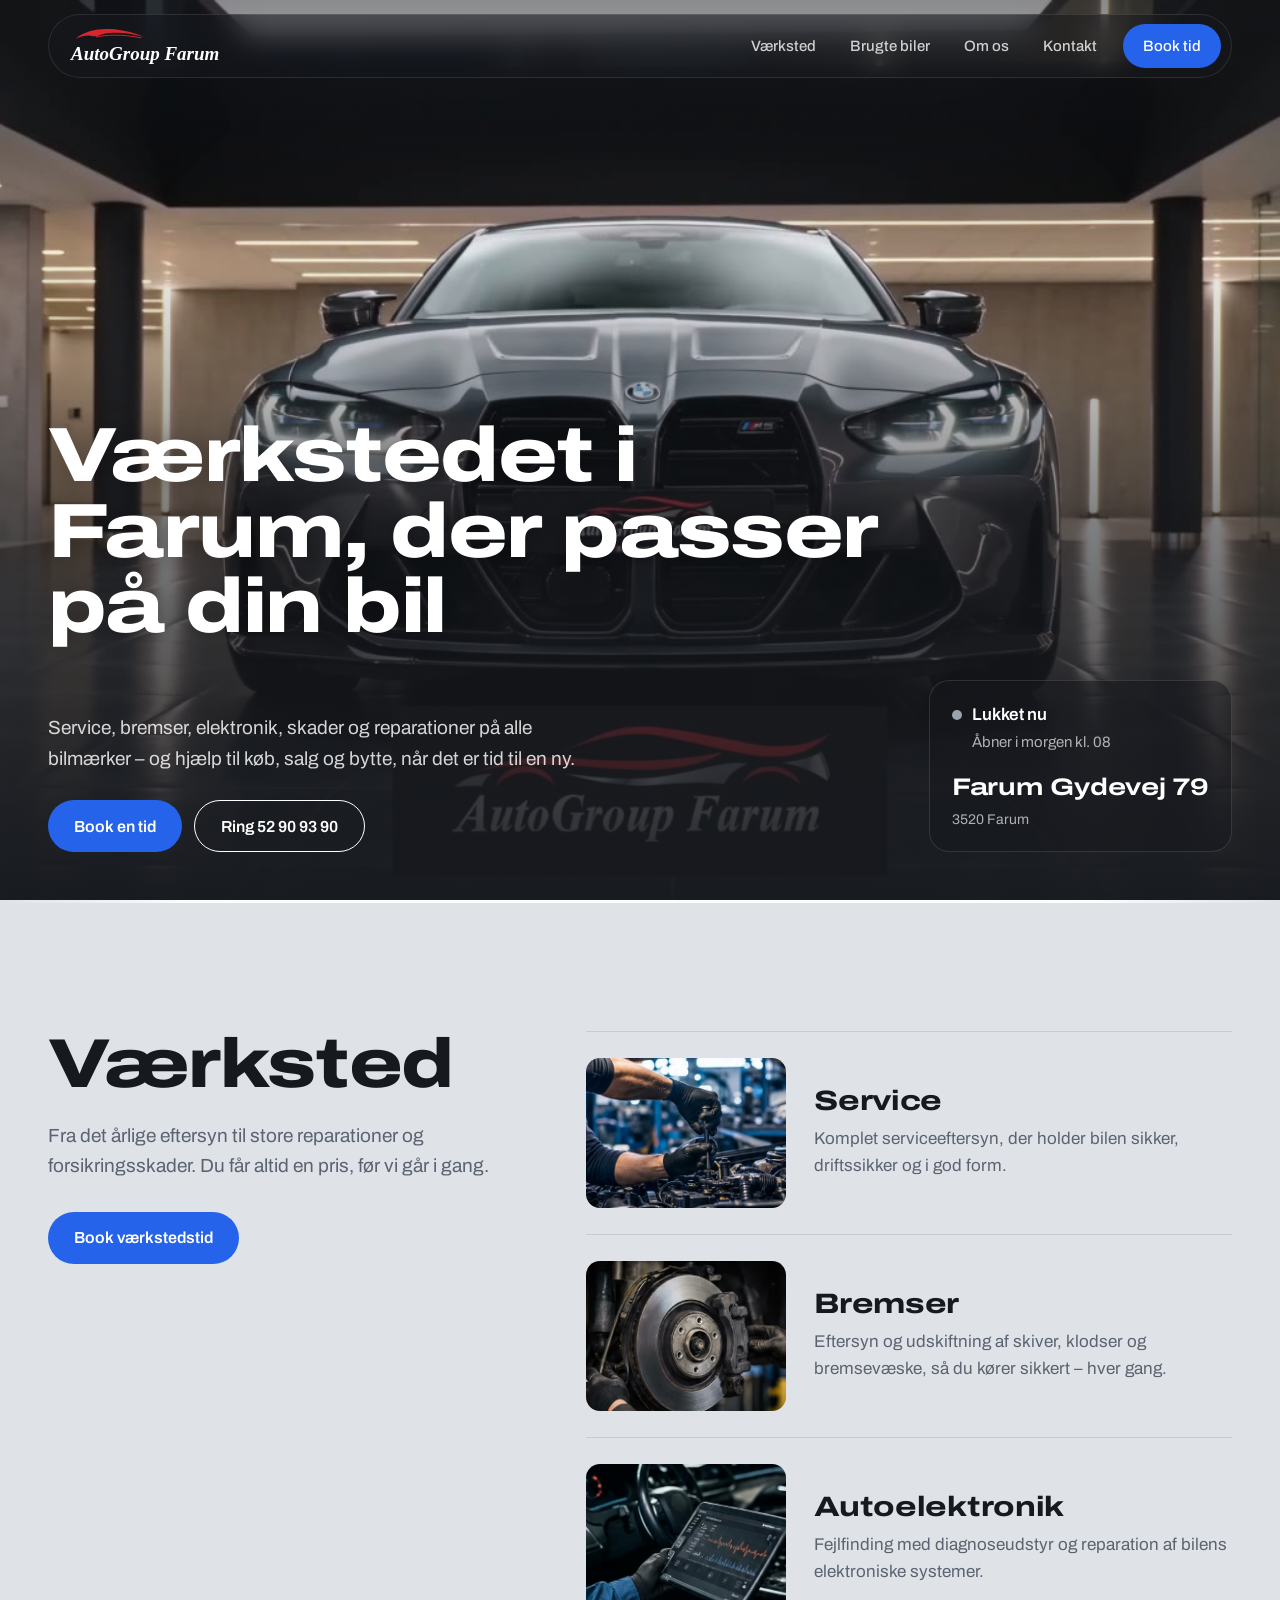
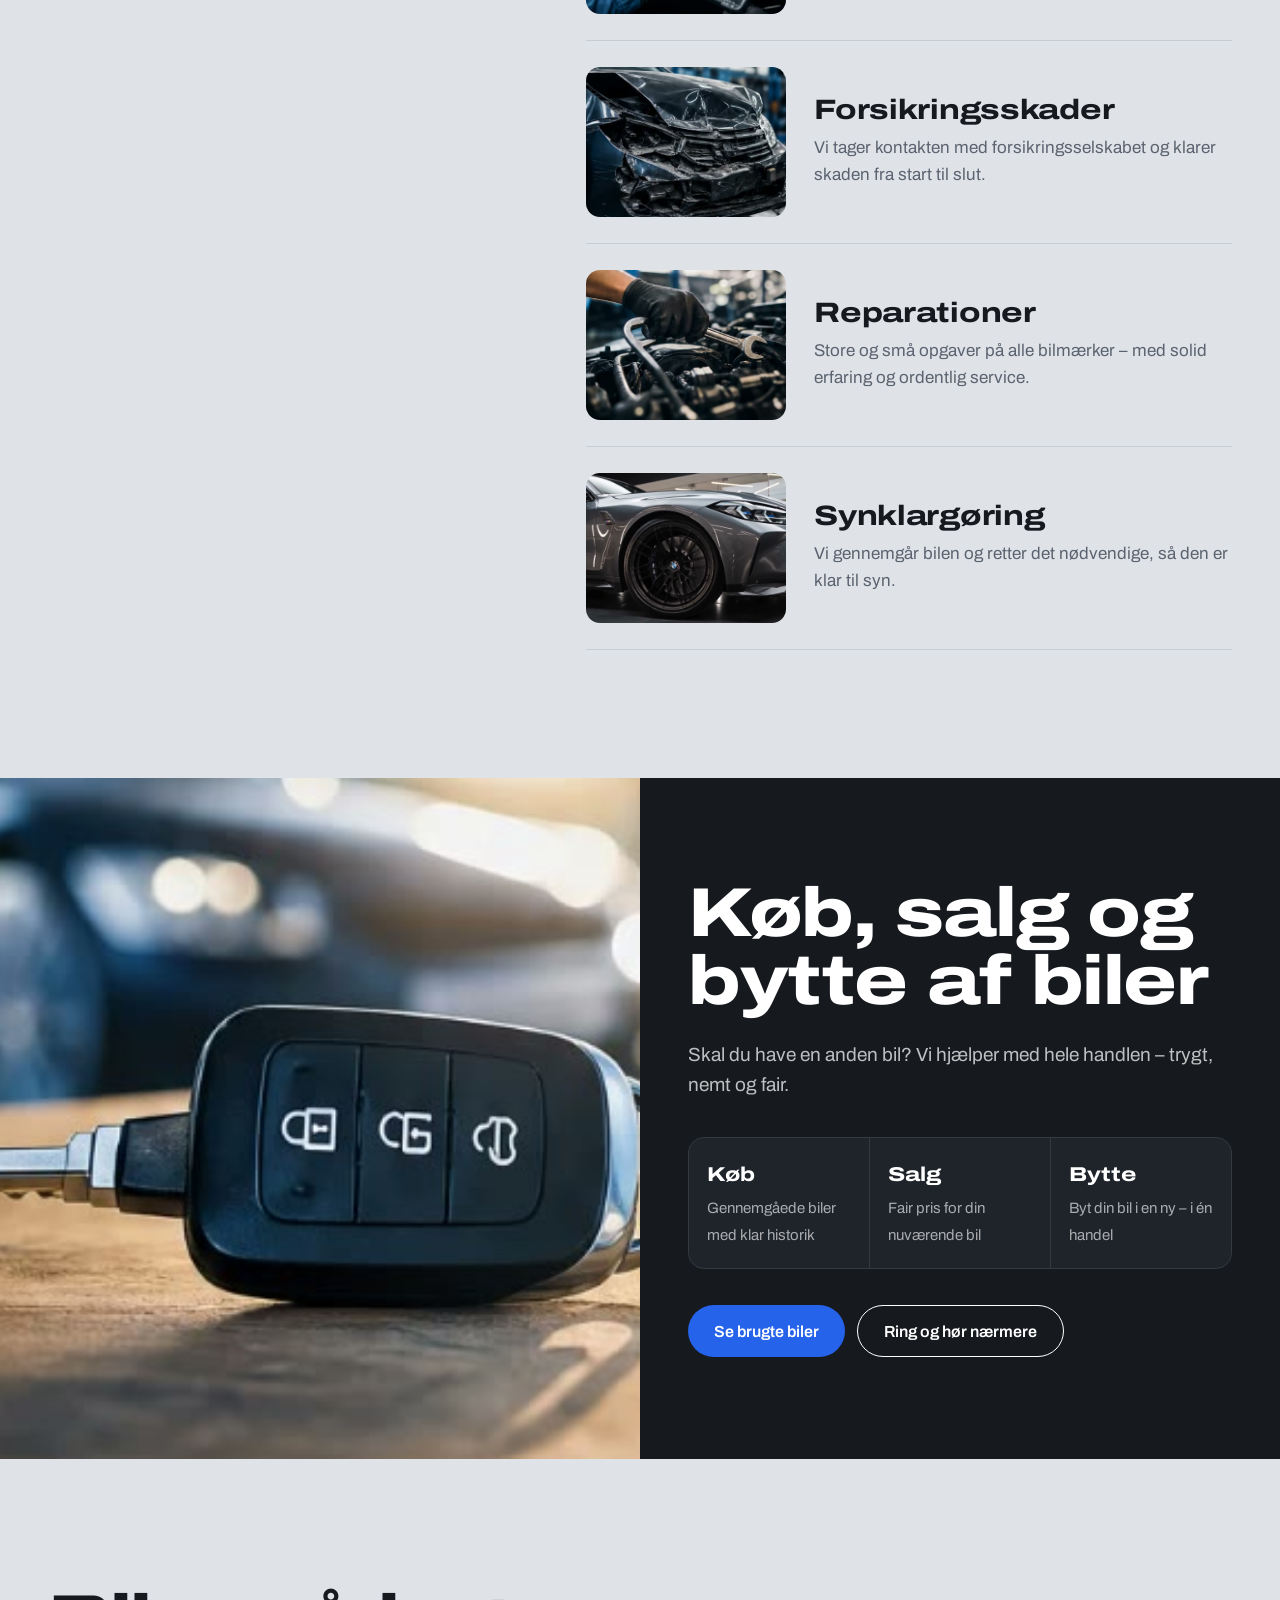
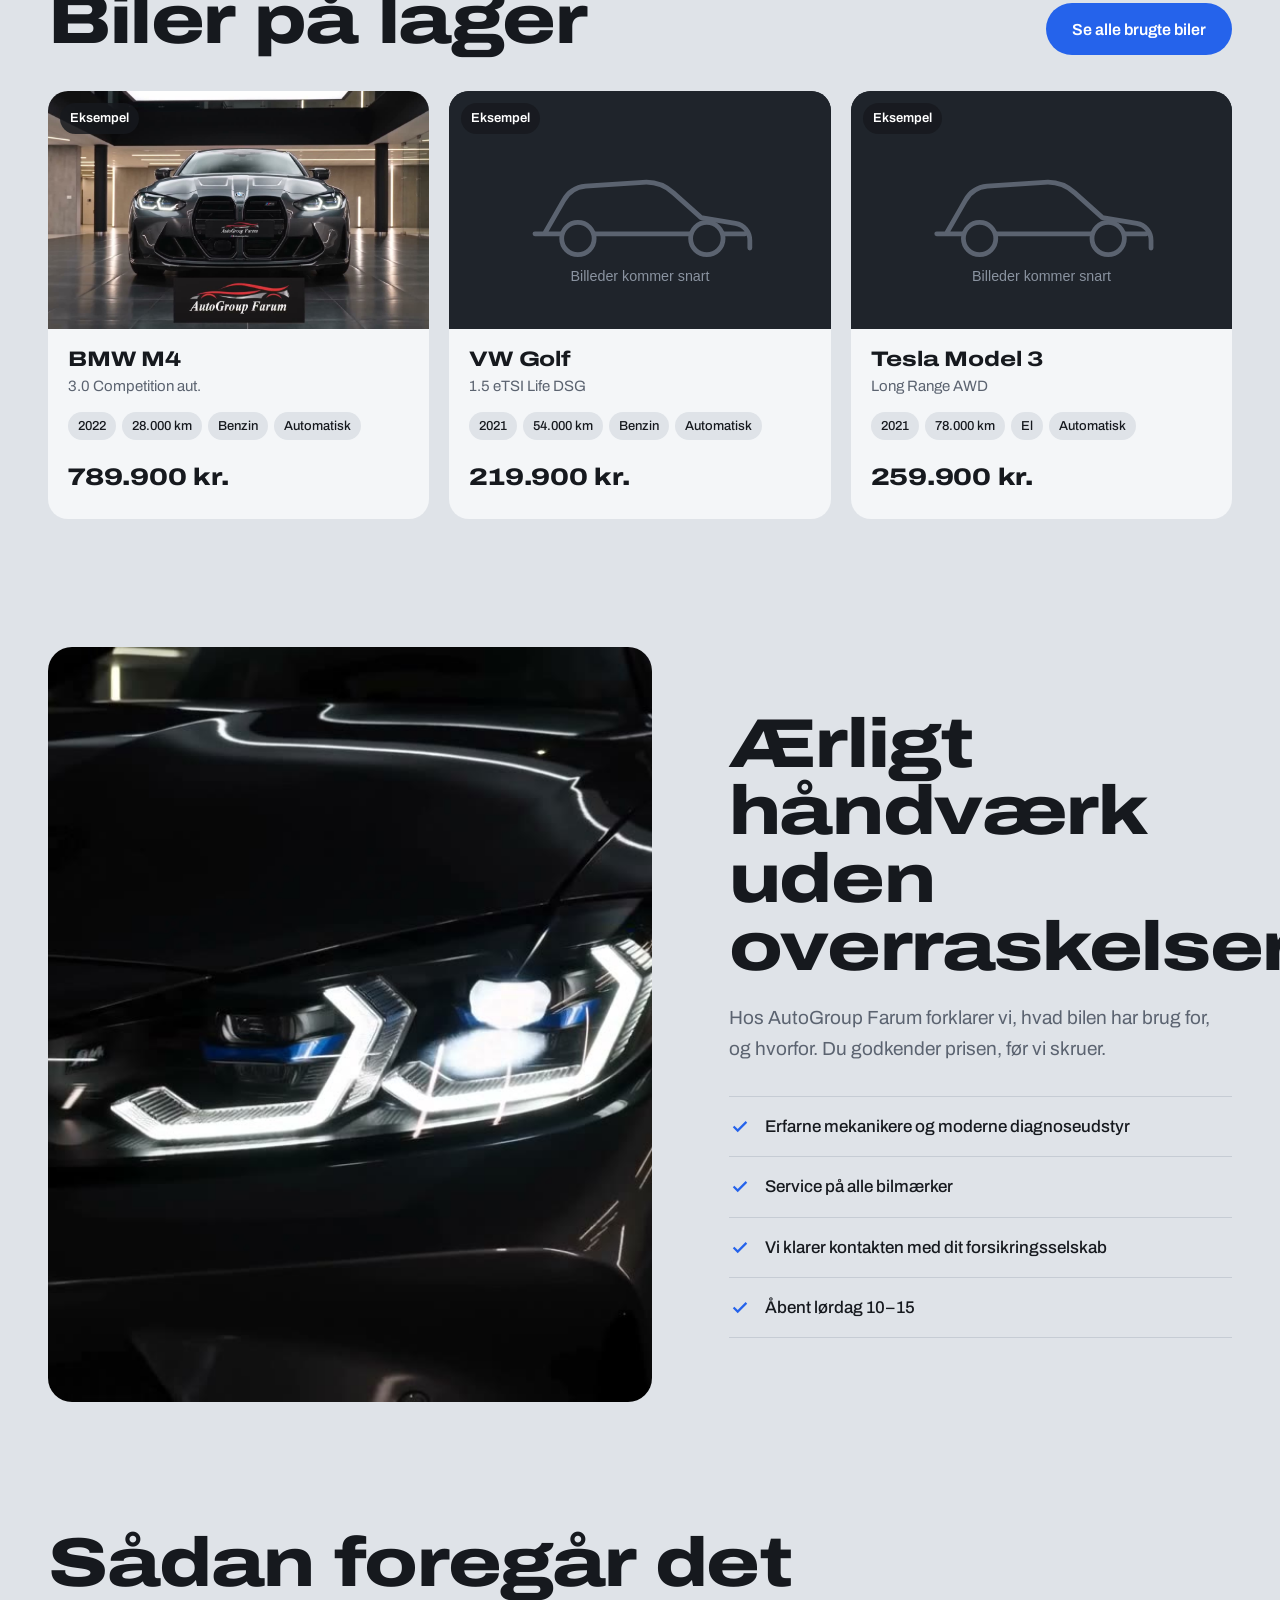
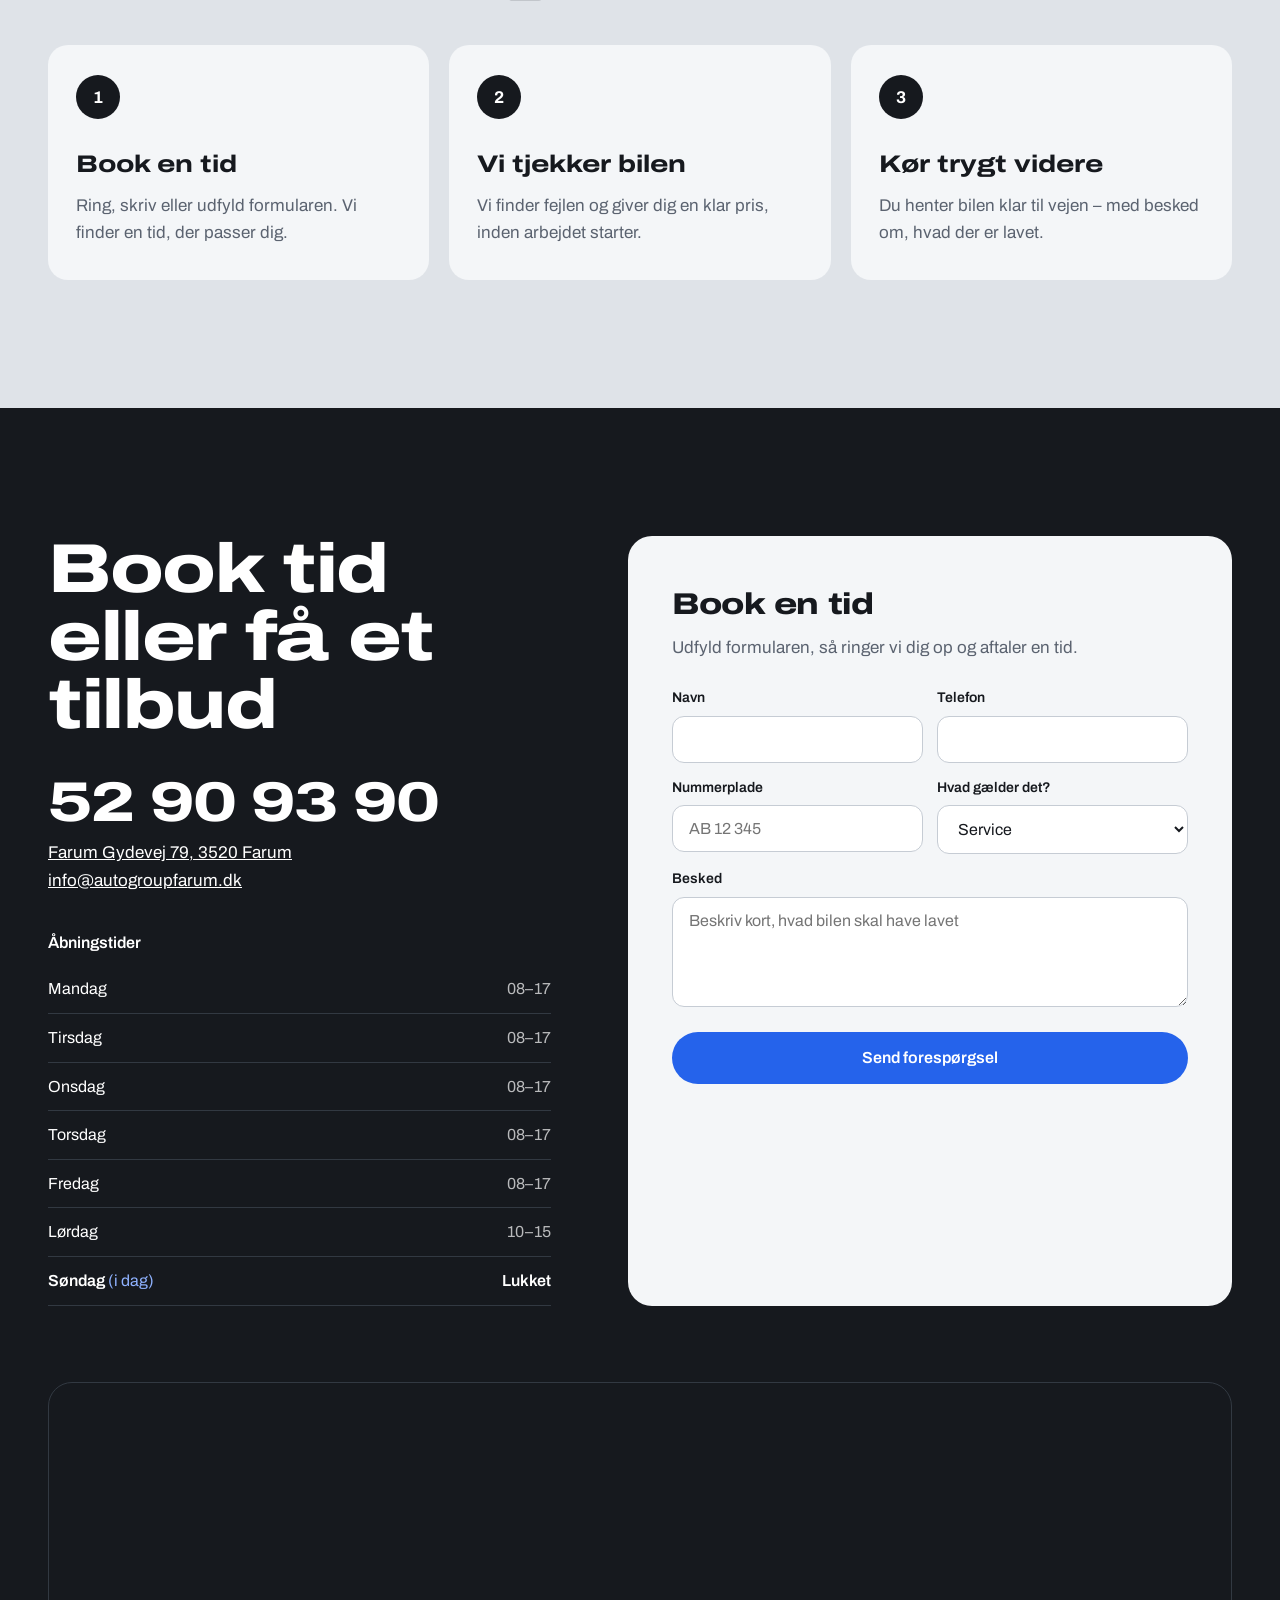
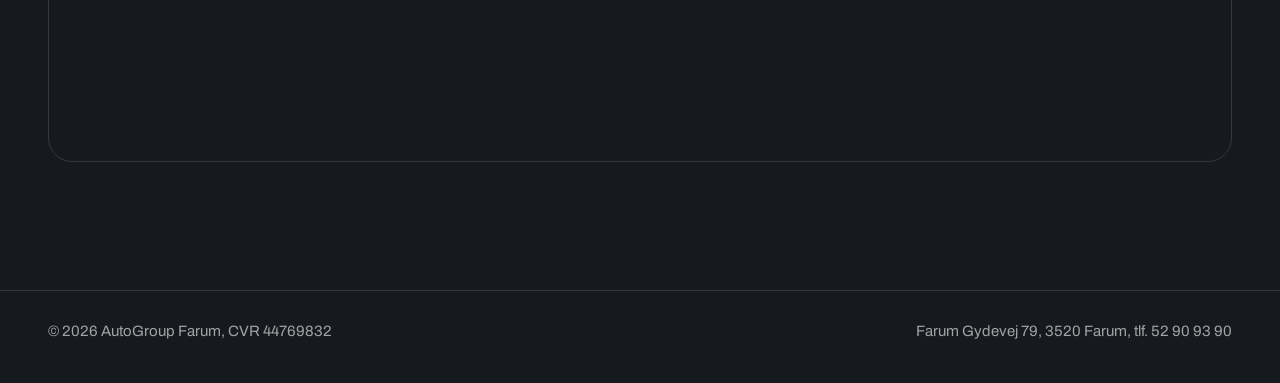
==== index.html @ f0ad009b "Add files via upload" ====
<!doctype html>
<html lang="da">
<head>
<meta charset="utf-8">
<meta name="viewport" content="width=device-width, initial-scale=1">
<title>AutoGroup Farum – autoværksted og bilhandel i Farum</title>
<meta name="description" content="AutoGroup Farum på Farum Gydevej 79. Service, bremser, autoelektronik, forsikringsskader, reparationer, synklargøring samt køb, salg og bytte af biler. Ring 52 90 93 90.">
<meta name="theme-color" content="#16191e">
<link rel="preconnect" href="https://fonts.googleapis.com">
<link rel="preconnect" href="https://fonts.gstatic.com" crossorigin>
<link href="https://fonts.googleapis.com/css2?family=Archivo:wdth,wght@62..125,300..900&display=swap" rel="stylesheet">
<link rel="stylesheet" href="assets/style.css">
</head>
<body>

<header class="nav" id="nav">
  <div class="wrap">
    <div class="nav-bar">
      <a href="#top" class="logo" aria-label="AutoGroup Farum, til toppen">
        <svg viewBox="0 0 92 18" aria-hidden="true"><path d="M2 15 C14 4, 34 1, 52 3 C66 4.5, 78 8, 90 13 C76 9, 62 7, 50 7.5 C40 8, 34 9.5, 30 12 L24 12 C20 10, 12 10.5, 2 15 Z" fill="#d7262e"/><path d="M28 13 C40 10, 62 9, 86 14" stroke="#d7262e" stroke-width="1.2" fill="none"/></svg>
        <span>AutoGroup Farum</span>
      </a>
      <nav class="nav-links" id="links" aria-label="Hovedmenu">
        <a href="#vaerksted">Værksted</a>
        <a href="biler.html">Brugte biler</a>
        <a href="#om">Om os</a>
        <a href="#kontakt">Kontakt</a>
        <a href="#kontakt" class="btn btn-blue">Book tid</a>
      </nav>
      <button class="burger" id="burger" aria-label="Åbn menu" aria-expanded="false" aria-controls="links">
        <svg width="22" height="22" viewBox="0 0 24 24" fill="none" stroke="currentColor" stroke-width="2"><path d="M4 8h16M4 16h16"/></svg>
      </button>
    </div>
  </div>
</header>

<main>
<section class="hero" id="top">
  <video autoplay muted loop playsinline poster="assets/poster.jpg" aria-hidden="true">
    <source src="assets/hero.mp4" type="video/mp4">
  </video>
  <div class="wrap hero-inner">
    <h1 class="display">Værkstedet i Farum, der passer på din bil</h1>
    <div class="hero-foot">
      <div>
        <p>Service, bremser, elektronik, skader og reparationer på alle bilmærker – og hjælp til køb, salg og bytte, når det er tid til en ny.</p>
        <div class="hero-ctas">
          <a href="#kontakt" class="btn btn-blue">Book en tid</a>
          <a href="tel:+4552909390" class="btn btn-line">Ring 52 90 93 90</a>
        </div>
      </div>
      <aside class="status" aria-label="Åbningsstatus">
        <div class="status-now"><span class="dot" id="dot"></span><span id="now">Åbningstider</span></div>
        <div class="status-sub" id="nowSub">Man–fre 08–17 · lør 10–15</div>
        <a href="https://www.google.com/maps/search/?api=1&amp;query=Farum+Gydevej+79,+3520+Farum" target="_blank" rel="noopener">Farum Gydevej 79</a>
        <small>3520 Farum</small>
      </aside>
    </div>
  </div>
</section>
<div class="strip" aria-hidden="true"></div>

<section class="services" id="vaerksted">
  <div class="wrap services-grid">
    <div class="services-intro">
      <h2 class="display">Værksted</h2>
      <p class="lede">Fra det årlige eftersyn til store reparationer og forsikringsskader. Du får altid en pris, før vi går i gang.</p>
      <a href="#kontakt" class="btn btn-blue">Book værkstedstid</a>
    </div>
    <ul class="svc-list">
      <li class="svc">
        <img src="assets/s1.jpg" alt="Mekaniker udfører service på en motor" loading="lazy" width="548" height="312">
        <div><h3>Service</h3><p>Komplet serviceeftersyn, der holder bilen sikker, driftssikker og i god form.</p></div>
      </li>
      <li class="svc">
        <img src="assets/s2.jpg" alt="Bremseskive og bremsekaliber" loading="lazy" width="548" height="310">
        <div><h3>Bremser</h3><p>Eftersyn og udskiftning af skiver, klodser og bremsevæske, så du kører sikkert – hver gang.</p></div>
      </li>
      <li class="svc">
        <img src="assets/s3.jpg" alt="Diagnoseudstyr tilsluttet en bil" loading="lazy" width="548" height="310">
        <div><h3>Autoelektronik</h3><p>Fejlfinding med diagnoseudstyr og reparation af bilens elektroniske systemer.</p></div>
      </li>
      <li class="svc">
        <img src="assets/s4.jpg" alt="Bil med skadet front" loading="lazy" width="548" height="310">
        <div><h3>Forsikringsskader</h3><p>Vi tager kontakten med forsikringsselskabet og klarer skaden fra start til slut.</p></div>
      </li>
      <li class="svc">
        <img src="assets/s5.jpg" alt="Mekaniker med skruenøgle i et motorrum" loading="lazy" width="548" height="310">
        <div><h3>Reparationer</h3><p>Store og små opgaver på alle bilmærker – med solid erfaring og ordentlig service.</p></div>
      </li>
      <li class="svc">
        <img src="assets/wheel.jpg" alt="Grå sportsvogn med sorte fælge" loading="lazy" width="1280" height="720">
        <div><h3>Synklargøring</h3><p>Vi gennemgår bilen og retter det nødvendige, så den er klar til syn.</p></div>
      </li>
    </ul>
  </div>
</section>

<section class="trade" id="bilhandel">
  <div class="trade-grid">
    <div class="trade-img"><img src="assets/s6.jpg" alt="Bilnøgle på et bord foran en bil" loading="lazy"></div>
    <div class="trade-text">
      <h2 class="display">Køb, salg og bytte af biler</h2>
      <p class="lede">Skal du have en anden bil? Vi hjælper med hele handlen – trygt, nemt og fair.</p>
      <div class="trade-opts">
        <div><b>Køb</b><span>Gennemgåede biler med klar historik</span></div>
        <div><b>Salg</b><span>Fair pris for din nuværende bil</span></div>
        <div><b>Bytte</b><span>Byt din bil i en ny – i én handel</span></div>
      </div>
      <div class="trade-ctas">
        <a href="biler.html" class="btn btn-blue">Se brugte biler</a>
        <a href="tel:+4552909390" class="btn btn-line">Ring og hør nærmere</a>
      </div>
    </div>
  </div>
</section>

<section class="stock" aria-labelledby="stock-h">
  <div class="wrap">
    <div class="stock-head">
      <h2 class="display" id="stock-h">Biler på lager</h2>
      <a href="biler.html" class="btn btn-blue">Se alle brugte biler</a>
    </div>
    <ul class="cars" id="stock"></ul>
  </div>
</section>

<section class="about" id="om">
  <div class="wrap about-grid">
    <div class="about-img"><img src="assets/light.jpg" alt="Forlygte på en grå BMW i showroom" loading="lazy"></div>
    <div>
      <h2 class="display">Ærligt håndværk uden overraskelser</h2>
      <p class="lede">Hos AutoGroup Farum forklarer vi, hvad bilen har brug for, og hvorfor. Du godkender prisen, før vi skruer.</p>
      <ul class="checks">
        <li><svg viewBox="0 0 24 24" aria-hidden="true"><path d="M5 12.5l4.5 4.5L19 7.5"/></svg>Erfarne mekanikere og moderne diagnoseudstyr</li>
        <li><svg viewBox="0 0 24 24" aria-hidden="true"><path d="M5 12.5l4.5 4.5L19 7.5"/></svg>Service på alle bilmærker</li>
        <li><svg viewBox="0 0 24 24" aria-hidden="true"><path d="M5 12.5l4.5 4.5L19 7.5"/></svg>Vi klarer kontakten med dit forsikringsselskab</li>
        <li><svg viewBox="0 0 24 24" aria-hidden="true"><path d="M5 12.5l4.5 4.5L19 7.5"/></svg>Åbent lørdag 10–15</li>
      </ul>
    </div>
  </div>
</section>

<section class="steps-sec">
  <div class="wrap">
    <h2 class="display">Sådan foregår det</h2>
    <ol class="steps">
      <li><h3>Book en tid</h3><p>Ring, skriv eller udfyld formularen. Vi finder en tid, der passer dig.</p></li>
      <li><h3>Vi tjekker bilen</h3><p>Vi finder fejlen og giver dig en klar pris, inden arbejdet starter.</p></li>
      <li><h3>Kør trygt videre</h3><p>Du henter bilen klar til vejen – med besked om, hvad der er lavet.</p></li>
    </ol>
  </div>
</section>

<section class="contact" id="kontakt">
  <div class="wrap">
    <div class="contact-grid">
      <div>
        <h2 class="display">Book tid eller få et tilbud</h2>
        <a class="big-phone" href="tel:+4552909390">52 90 93 90</a>
        <p class="contact-meta">
          <a href="https://www.google.com/maps/search/?api=1&amp;query=Farum+Gydevej+79,+3520+Farum" target="_blank" rel="noopener">Farum Gydevej 79, 3520 Farum</a><br>
          <a href="mailto:info@autogroupfarum.dk">info@autogroupfarum.dk</a>
        </p>
        <table class="hours" id="hours">
          <caption>Åbningstider</caption>
          <tr data-days="1"><td>Mandag</td><td>08–17</td></tr>
          <tr data-days="2"><td>Tirsdag</td><td>08–17</td></tr>
          <tr data-days="3"><td>Onsdag</td><td>08–17</td></tr>
          <tr data-days="4"><td>Torsdag</td><td>08–17</td></tr>
          <tr data-days="5"><td>Fredag</td><td>08–17</td></tr>
          <tr data-days="6"><td>Lørdag</td><td>10–15</td></tr>
          <tr data-days="0"><td>Søndag</td><td>Lukket</td></tr>
        </table>
      </div>

      <form class="book" id="book" name="booking" method="POST" data-netlify="true" data-subject="Booking" netlify-honeypot="bot-field">
        <input type="hidden" name="form-name" value="booking">
        <p hidden><label>Udfyld ikke dette felt<input name="bot-field"></label></p>
        <h3>Book en tid</h3>
        <p>Udfyld formularen, så ringer vi dig op og aftaler en tid.</p>
        <div class="row">
          <label>Navn<input name="navn" required autocomplete="name"></label>
          <label>Telefon<input name="telefon" type="tel" required autocomplete="tel"></label>
        </div>
        <div class="row">
          <label>Nummerplade<input name="nummerplade" placeholder="AB 12 345"></label>
          <label>Hvad gælder det?
            <select name="ydelse">
              <option>Service</option>
              <option>Bremser</option>
              <option>Autoelektronik</option>
              <option>Forsikringsskade</option>
              <option>Reparation</option>
              <option>Synklargøring</option>
              <option>Køb / salg / bytte</option>
            </select>
          </label>
        </div>
        <label>Besked<textarea name="besked" placeholder="Beskriv kort, hvad bilen skal have lavet"></textarea></label>
        <button class="btn btn-blue" type="submit" id="send">Send forespørgsel</button>
        <div class="form-ok" id="ok" role="status"></div>
      </form>
    </div>

    <div class="map">
      <iframe title="Kort over AutoGroup Farum, Farum Gydevej 79" src="https://www.google.com/maps?q=Farum+Gydevej+79,+3520+Farum&amp;output=embed" loading="lazy" referrerpolicy="no-referrer-when-downgrade"></iframe>
    </div>
  </div>
</section>
</main>

<footer>
  <div class="wrap foot">
    <span>© <span id="yr"></span> AutoGroup Farum, CVR 44769832</span>
    <span>Farum Gydevej 79, 3520 Farum, tlf. <a href="tel:+4552909390">52 90 93 90</a></span>
  </div>
</footer>

<div class="callbar">
  <a href="tel:+4552909390" class="btn btn-line">Ring</a>
  <a href="#kontakt" class="btn btn-blue">Book tid</a>
</div>

<script src="assets/biler-data.js"></script>
<script src="assets/site.js"></script>
<script>
  // De nyeste biler, der ikke er solgt.
  document.getElementById('stock').innerHTML = (window.CARS || [])
    .filter(c => !c.solgt).sort((x, y) => y.aar - x.aar).slice(0, 3).map(carCard).join('');

  // Live åbningsstatus efter dansk tid. Søndag = 0.
  const HOURS = { 0: null, 1: [8, 17], 2: [8, 17], 3: [8, 17], 4: [8, 17], 5: [8, 17], 6: [10, 15] };
  const DAYS = ['søndag', 'mandag', 'tirsdag', 'onsdag', 'torsdag', 'fredag', 'lørdag'];
  const parts = Object.fromEntries(new Intl.DateTimeFormat('en-GB', {
    timeZone: 'Europe/Copenhagen', weekday: 'short', hour: 'numeric', minute: 'numeric', hourCycle: 'h23'
  }).formatToParts(new Date()).map(p => [p.type, p.value]));
  const day = ['Sun', 'Mon', 'Tue', 'Wed', 'Thu', 'Fri', 'Sat'].indexOf(parts.weekday);
  const t = +parts.hour + +parts.minute / 60;
  const today = HOURS[day];
  const pad = h => String(h).padStart(2, '0');
  let now, sub;
  if (today && t >= today[0] && t < today[1]) {
    now = 'Åbent nu'; sub = `Lukker kl. ${pad(today[1])}`;
    document.getElementById('dot').classList.add('open');
  } else {
    now = 'Lukket nu';
    let d = day;
    if (today && t < today[0]) { sub = `Åbner i dag kl. ${pad(today[0])}`; }
    else {
      do { d = (d + 1) % 7; } while (!HOURS[d]);
      sub = `Åbner ${d === (day + 1) % 7 ? 'i morgen' : DAYS[d]} kl. ${pad(HOURS[d][0])}`;
    }
  }
  document.getElementById('now').textContent = now;
  document.getElementById('nowSub').textContent = sub;
  const row = document.querySelector(`#hours tr[data-days="${day}"]`);
  if (row) row.classList.add('today');
</script>
</body>
</html>
---- assets/style.css ----
/* AutoGroup Farum – fælles styling for alle sider */
:root {
  --steel: #dfe3e8;
  --paper: #f4f6f8;
  --graphite: #16191e;
  --graphite-2: #1f242b;
  --gunmetal: #5b6370;
  --line-light: #c6ccd4;
  --line-dark: #323942;
  --blue: #2563eb;
  --blue-hover: #1d4fd0;
  --blue-soft: #8fb2ff;
  --red: #d7262e;
  --wide: 125%;
  --max: 1280px;
  --gutter: clamp(16px, 4vw, 48px);
}
* { box-sizing: border-box; margin: 0; padding: 0; }
[hidden] { display: none !important; }
html { scroll-behavior: smooth; }
body { background: var(--steel); color: var(--graphite); font: 400 17px/1.6 "Archivo", system-ui, sans-serif; -webkit-font-smoothing: antialiased; }
img, video, iframe { display: block; max-width: 100%; }
a { color: inherit; }
:focus-visible { outline: 2px solid var(--blue); outline-offset: 3px; border-radius: 4px; }
.wrap { max-width: var(--max); margin-inline: auto; padding-inline: var(--gutter); }

.display { font-stretch: var(--wide); font-weight: 800; letter-spacing: -0.02em; line-height: .98; }
h2.display { font-size: clamp(36px, 5.4vw, 72px); }
.lede { font-size: 19px; color: var(--gunmetal); max-width: 52ch; }

.btn { display: inline-flex; align-items: center; justify-content: center; gap: 10px; min-height: 52px; padding: 0 26px; border-radius: 999px; font: 600 16px "Archivo", sans-serif; text-decoration: none; cursor: pointer; border: 0; transition: background-color .2s, color .2s, border-color .2s; }
.btn-blue { background: var(--blue); color: #fff; }
.btn-blue:hover { background: var(--blue-hover); }
.btn-line { border: 1.5px solid currentColor; background: transparent; }
.btn-line:hover { background: #fff; color: var(--graphite); border-color: #fff; }

/* Nav */
.nav { position: fixed; top: 14px; left: 0; right: 0; z-index: 60; }
.nav-bar { display: flex; align-items: center; justify-content: space-between; gap: 16px; height: 64px; padding: 0 10px 0 22px; border-radius: 999px; background: rgba(22,25,30,.55); backdrop-filter: blur(14px) saturate(140%); -webkit-backdrop-filter: blur(14px) saturate(140%); border: 1px solid rgba(255,255,255,.1); color: #fff; transition: background-color .3s; }
.nav.solid .nav-bar { background: rgba(22,25,30,.92); }
.logo { display: flex; flex-direction: column; text-decoration: none; line-height: 1; }
.logo svg { width: 78px; height: 14px; margin-bottom: 2px; }
.logo span { font: italic 700 19px Georgia, "Times New Roman", serif; }
.nav-links { display: flex; align-items: center; gap: 6px; }
.nav-links a { text-decoration: none; font-size: 15px; font-weight: 500; padding: 10px 14px; border-radius: 999px; color: rgba(255,255,255,.78); transition: color .2s, background-color .2s; }
.nav-links a:hover { color: #fff; background: rgba(255,255,255,.08); }
.nav-links .btn { color: #fff; min-height: 44px; padding: 0 20px; margin-left: 6px; }
.nav-links .btn:hover { background: var(--blue-hover); }
.burger { display: none; width: 44px; height: 44px; border-radius: 50%; border: 0; background: rgba(255,255,255,.1); color: #fff; cursor: pointer; place-items: center; }

/* Hero */
.hero { position: relative; min-height: 100svh; background: var(--graphite); color: #fff; display: flex; align-items: flex-end; overflow: hidden; }
.hero video { position: absolute; inset: 0; width: 100%; height: 100%; object-fit: cover; }
.hero::after { content: ""; position: absolute; inset: 0; background: linear-gradient(180deg, rgba(22,25,30,.5) 0%, rgba(22,25,30,.05) 28%, rgba(22,25,30,.55) 58%, rgba(22,25,30,.95) 100%); }
.hero-inner { position: relative; z-index: 2; width: 100%; padding-top: 140px; padding-bottom: 48px; }
.hero h1 { font-size: clamp(38px, 6vw, 92px); max-width: 15ch; text-shadow: 0 2px 30px rgba(0,0,0,.35); }
.hero-foot { margin-top: 36px; display: grid; grid-template-columns: 1fr auto; align-items: end; gap: 32px; }
.hero-foot p { font-size: 19px; color: rgba(255,255,255,.82); max-width: 48ch; margin-bottom: 26px; }
.hero-ctas { display: flex; gap: 12px; flex-wrap: wrap; }
.status { min-width: 280px; padding: 20px 22px; border-radius: 20px; background: rgba(22,25,30,.55); backdrop-filter: blur(14px); -webkit-backdrop-filter: blur(14px); border: 1px solid rgba(255,255,255,.12); }
.status-now { display: flex; align-items: center; gap: 10px; font-weight: 600; font-size: 17px; }
.dot { width: 10px; height: 10px; border-radius: 50%; background: #9aa3ae; flex: none; }
.dot.open { background: #3ddc84; box-shadow: 0 0 0 4px rgba(61,220,132,.18); }
.status-sub { color: rgba(255,255,255,.66); font-size: 15px; margin: 2px 0 14px 20px; }
.status a { display: block; text-decoration: none; font-stretch: var(--wide); font-weight: 700; font-size: 24px; letter-spacing: -.01em; }
.status small { display: block; color: rgba(255,255,255,.66); font-size: 14px; margin-top: 2px; }

@media (prefers-reduced-motion: no-preference) {
  .hero h1, .hero-foot { animation: rise 1s cubic-bezier(.2,.7,.2,1) both; }
  .hero-foot { animation-delay: .25s; }
  @keyframes rise { from { opacity: 0; transform: translateY(28px); } }
}

/* LED strip divider – the showroom ceiling lights from the video */
.strip { height: 3px; background: linear-gradient(90deg, transparent, #fff 15%, #fff 85%, transparent); opacity: .9; }

/* Services list */
.services { padding-block: clamp(80px, 10vw, 140px); }
.services-grid { display: grid; grid-template-columns: minmax(0, 5fr) minmax(0, 7fr); gap: clamp(32px, 6vw, 96px); }
.services-intro { position: sticky; top: 120px; align-self: start; }
.services-intro h2 { margin-bottom: 22px; }
.services-intro .btn { margin-top: 30px; }
.svc-list { list-style: none; border-top: 1px solid var(--line-light); }
.svc { display: grid; grid-template-columns: 200px 1fr; gap: 28px; align-items: center; padding: 26px 0; border-bottom: 1px solid var(--line-light); }
.svc img { width: 200px; height: auto; aspect-ratio: 4/3; object-fit: cover; border-radius: 14px; }
.svc h3 { font-stretch: var(--wide); font-weight: 750; font-size: clamp(22px, 2.2vw, 28px); letter-spacing: -.01em; line-height: 1.1; margin-bottom: 8px; }
.svc p { color: var(--gunmetal); max-width: 46ch; }

/* Trade section */
.trade { background: var(--graphite); color: #fff; }
.trade-grid { display: grid; grid-template-columns: 1fr 1fr; min-height: 620px; }
.trade-img { position: relative; }
.trade-img img { position: absolute; inset: 0; width: 100%; height: 100%; object-fit: cover; }
.trade-text { padding: clamp(64px, 8vw, 120px) var(--gutter); display: flex; flex-direction: column; justify-content: center; max-width: 640px; }
.trade-text h2 { margin-bottom: 24px; }
.trade-text .lede { color: rgba(255,255,255,.72); margin-bottom: 36px; }
.trade-opts { display: grid; grid-template-columns: repeat(3, 1fr); gap: 1px; background: var(--line-dark); border: 1px solid var(--line-dark); border-radius: 16px; overflow: hidden; margin-bottom: 36px; }
.trade-opts div { background: var(--graphite-2); padding: 20px 18px; }
.trade-opts b { display: block; font-stretch: var(--wide); font-weight: 750; font-size: 20px; margin-bottom: 4px; }
.trade-opts span { color: rgba(255,255,255,.62); font-size: 15px; line-height: 1.45; }
.trade-ctas { display: flex; gap: 12px; flex-wrap: wrap; }

/* About */
.about { padding-block: clamp(80px, 10vw, 140px); }
.about-grid { display: grid; grid-template-columns: minmax(0, 6fr) minmax(0, 5fr); gap: clamp(32px, 6vw, 96px); align-items: center; }
.about-img { border-radius: 24px; overflow: hidden; aspect-ratio: 4/5; }
.about-img img { width: 100%; height: 100%; object-fit: cover; }
.about h2 { margin-bottom: 22px; }
.checks { list-style: none; margin-top: 32px; border-top: 1px solid var(--line-light); }
.checks li { display: flex; gap: 14px; padding: 16px 0; border-bottom: 1px solid var(--line-light); font-weight: 500; }
.checks svg { flex: none; width: 22px; height: 22px; margin-top: 2px; stroke: var(--blue); fill: none; stroke-width: 2.4; }

/* Steps – a real sequence, so numbered */
.steps-sec { padding-bottom: clamp(80px, 10vw, 140px); }
.steps-sec h2 { margin-bottom: 48px; }
.steps { list-style: none; display: grid; grid-template-columns: repeat(3, 1fr); gap: 20px; counter-reset: step; }
.steps li { background: var(--paper); border-radius: 20px; padding: 30px 28px 34px; counter-increment: step; }
.steps li::before { content: counter(step); display: grid; place-items: center; width: 44px; height: 44px; border-radius: 50%; background: var(--graphite); color: #fff; font-weight: 700; margin-bottom: 26px; }
.steps h3 { font-stretch: var(--wide); font-weight: 750; font-size: 24px; margin-bottom: 8px; }
.steps p { color: var(--gunmetal); }

/* Contact */
.contact { background: var(--graphite); color: #fff; padding-block: clamp(80px, 10vw, 140px); }
.contact-grid { display: grid; grid-template-columns: minmax(0, 5fr) minmax(0, 6fr); gap: clamp(32px, 6vw, 96px); }
.contact h2 { margin-bottom: 36px; }
.big-phone { display: inline-block; text-decoration: none; font-stretch: var(--wide); font-weight: 800; font-size: clamp(34px, 4.4vw, 56px); letter-spacing: -.02em; line-height: 1; margin-bottom: 8px; }
.big-phone:hover { color: var(--blue-soft); }
.contact-meta { color: rgba(255,255,255,.7); margin-bottom: 36px; }
.contact-meta a { color: #fff; }
.hours { width: 100%; border-collapse: collapse; font-size: 16px; }
.hours caption { text-align: left; font-weight: 600; margin-bottom: 10px; }
.hours td { padding: 11px 0; border-bottom: 1px solid var(--line-dark); }
.hours td:last-child { text-align: right; color: rgba(255,255,255,.7); }
.hours tr.today td { color: #fff; font-weight: 600; }
.hours tr.today td:first-child::after { content: " (i dag)"; font-weight: 400; color: var(--blue-soft); }

form.book { background: var(--paper); color: var(--graphite); border-radius: 24px; padding: clamp(24px, 4vw, 44px); }
form.book h3 { font-stretch: var(--wide); font-weight: 800; font-size: 30px; letter-spacing: -.01em; margin-bottom: 6px; }
form.book > p { color: var(--gunmetal); margin-bottom: 26px; }
.row { display: grid; grid-template-columns: 1fr 1fr; gap: 14px; }
label { display: block; margin-bottom: 14px; font-size: 14px; font-weight: 600; }
input, select, textarea { width: 100%; margin-top: 6px; padding: 14px 16px; background: #fff; border: 1.5px solid var(--line-light); border-radius: 12px; color: var(--graphite); font: 400 16px "Archivo", sans-serif; transition: border-color .2s; }
input:focus, select:focus, textarea:focus { outline: none; border-color: var(--blue); }
textarea { min-height: 110px; resize: vertical; }
form.book .btn { width: 100%; margin-top: 4px; }
.form-ok { display: none; margin-top: 14px; padding: 14px 16px; border-radius: 12px; background: #e3ebff; color: #1a3a8a; font-weight: 500; }

.map { margin-top: clamp(48px, 6vw, 80px); border-radius: 24px; overflow: hidden; height: 380px; border: 1px solid var(--line-dark); }
.map iframe { width: 100%; height: 100%; border: 0; filter: grayscale(1) contrast(1.05); }

footer { background: var(--graphite); color: rgba(255,255,255,.6); font-size: 15px; padding-block: 0 40px; }
.foot { display: flex; justify-content: space-between; gap: 20px; flex-wrap: wrap; padding-top: 28px; border-top: 1px solid var(--line-dark); }
.foot a { text-decoration: none; }

.callbar { display: none; }

@media (max-width: 1000px) {
  .services-grid, .about-grid, .contact-grid { grid-template-columns: 1fr; }
  .services-intro { position: static; }
  .trade-grid { grid-template-columns: 1fr; }
  .trade-img { min-height: 340px; }
  .about-img { aspect-ratio: 16/10; }
  .hero-foot { grid-template-columns: 1fr; }
  .status { max-width: 360px; }
}
@media (max-width: 760px) {
  body { padding-bottom: 76px; }
  .nav { top: 10px; }
  .nav-bar { padding-left: 18px; }
  .burger { display: grid; }
  .nav-links { display: none; position: absolute; top: 72px; left: var(--gutter); right: var(--gutter); flex-direction: column; align-items: stretch; gap: 2px; padding: 10px; border-radius: 22px; background: rgba(22,25,30,.97); border: 1px solid rgba(255,255,255,.1); }
  .nav-links.open { display: flex; }
  .nav-links a { padding: 14px 16px; font-size: 17px; }
  .nav-links .btn { margin: 6px 0 0; }
  .hero-inner { padding-top: 120px; padding-bottom: 32px; }
  .hero-foot p { font-size: 17px; }
  .status { min-width: 0; }
  .svc { grid-template-columns: 112px 1fr; gap: 18px; padding: 20px 0; }
  .svc img { width: 112px; border-radius: 10px; }
  .svc h3 { font-size: 19px; }
  .svc p { font-size: 15px; }
  .trade-opts { grid-template-columns: 1fr; }
  .steps { grid-template-columns: 1fr; }
  .row { grid-template-columns: 1fr; gap: 0; }
  .map { height: 280px; }
  .callbar { display: grid; grid-template-columns: 1fr 1fr; gap: 8px; position: fixed; left: 0; right: 0; bottom: 0; z-index: 70; padding: 10px 12px calc(10px + env(safe-area-inset-bottom)); background: rgba(22,25,30,.96); border-top: 1px solid var(--line-dark); }
  .callbar .btn { min-height: 50px; }
  .callbar .btn-line { color: #fff; }
}

/* ---------- Undersider (brugte biler) ---------- */
.page { background: var(--steel); }
.page .nav-bar { background: rgba(22,25,30,.94); }
.page-head { padding-top: 150px; padding-bottom: 40px; }
.page-head h1 { font-size: clamp(40px, 6vw, 84px); margin-bottom: 16px; }
.back { display: inline-flex; align-items: center; gap: 8px; margin-bottom: 26px; font-weight: 600; text-decoration: none; color: var(--gunmetal); }
.back:hover { color: var(--graphite); }

/* Filtre */
.filters { display: grid; grid-template-columns: 2fr repeat(5, 1fr); gap: 10px; padding: 12px; background: var(--paper); border-radius: 20px; margin-bottom: 18px; }
.filters label { margin: 0; font-size: 13px; color: var(--gunmetal); }
.filters input, .filters select { margin-top: 4px; padding: 11px 12px; border-radius: 10px; font-size: 15px; }
.result-bar { display: flex; justify-content: space-between; align-items: center; gap: 12px; margin-bottom: 22px; color: var(--gunmetal); font-weight: 500; }
.linkbtn { background: none; border: 0; font: 600 15px "Archivo", sans-serif; color: var(--blue); cursor: pointer; text-decoration: underline; text-underline-offset: 3px; }

/* Bilkort */
.cars { display: grid; grid-template-columns: repeat(3, 1fr); gap: 20px; list-style: none; }
.car { background: var(--paper); border-radius: 20px; overflow: hidden; display: flex; flex-direction: column; text-decoration: none; transition: transform .25s, box-shadow .25s; }
.car:hover { transform: translateY(-3px); box-shadow: 0 18px 40px -20px rgba(22,25,30,.45); }
.car-img { position: relative; aspect-ratio: 16/10; background: var(--graphite-2); }
.car-img img { width: 100%; height: 100%; object-fit: cover; }
.tag { position: absolute; top: 12px; left: 12px; padding: 5px 10px; border-radius: 999px; background: rgba(22,25,30,.82); color: #fff; font-size: 13px; font-weight: 600; }
.tag.sold { background: var(--red); }
.car-body { padding: 18px 20px 22px; display: flex; flex-direction: column; flex: 1; }
.car-body h3 { font-stretch: var(--wide); font-weight: 750; font-size: 21px; letter-spacing: -.01em; line-height: 1.15; }
.car-variant { color: var(--gunmetal); font-size: 15px; margin: 2px 0 14px; }
.specs { display: flex; flex-wrap: wrap; gap: 6px; list-style: none; margin-bottom: 18px; }
.specs li { padding: 4px 10px; border-radius: 999px; background: var(--steel); font-size: 13px; font-weight: 500; }
.car-price { margin-top: auto; font-stretch: var(--wide); font-weight: 800; font-size: 24px; letter-spacing: -.01em; }
.empty { padding: 60px 24px; text-align: center; background: var(--paper); border-radius: 20px; }
.empty h2 { font-stretch: var(--wide); font-weight: 750; font-size: 24px; margin-bottom: 8px; }
.empty p { color: var(--gunmetal); margin-bottom: 18px; }
.find-for-you { margin-block: 56px clamp(80px, 10vw, 120px); padding: clamp(28px, 4vw, 48px); border-radius: 24px; background: var(--graphite); color: #fff; display: flex; justify-content: space-between; align-items: center; gap: 24px; flex-wrap: wrap; }
.find-for-you h2 { font-stretch: var(--wide); font-weight: 800; font-size: clamp(24px, 3vw, 34px); letter-spacing: -.01em; margin-bottom: 6px; }
.find-for-you p { color: rgba(255,255,255,.7); }

/* Bilside */
.car-detail { display: grid; grid-template-columns: minmax(0, 7fr) minmax(0, 5fr); gap: clamp(24px, 4vw, 56px); align-items: start; padding-bottom: 64px; }
.gallery-main { border-radius: 24px; overflow: hidden; aspect-ratio: 16/10; background: var(--graphite-2); position: relative; }
.gallery-main img { width: 100%; height: 100%; object-fit: cover; }
.thumbs { display: grid; grid-template-columns: repeat(5, 1fr); gap: 10px; margin-top: 10px; }
.thumbs button { border: 2px solid transparent; border-radius: 12px; overflow: hidden; padding: 0; cursor: pointer; aspect-ratio: 4/3; background: var(--graphite-2); }
.thumbs button[aria-current="true"] { border-color: var(--blue); }
.thumbs img { width: 100%; height: 100%; object-fit: cover; }
.buy-box { position: sticky; top: 110px; background: var(--paper); border-radius: 24px; padding: clamp(22px, 3vw, 34px); }
.buy-box h1 { font-stretch: var(--wide); font-weight: 800; font-size: clamp(28px, 3vw, 40px); letter-spacing: -.02em; line-height: 1.02; }
.buy-box .car-variant { font-size: 17px; margin-bottom: 20px; }
.big-price { font-stretch: var(--wide); font-weight: 800; font-size: clamp(30px, 3.4vw, 44px); letter-spacing: -.02em; line-height: 1; }
.price-note { color: var(--gunmetal); font-size: 14px; margin: 6px 0 22px; }
.spec-table { display: grid; grid-template-columns: 1fr 1fr; gap: 1px; background: var(--line-light); border: 1px solid var(--line-light); border-radius: 14px; overflow: hidden; margin-bottom: 22px; }
.spec-table div { background: #fff; padding: 12px 14px; }
.spec-table dt { font-size: 13px; color: var(--gunmetal); }
.spec-table dd { font-weight: 600; }
.buy-ctas { display: grid; gap: 10px; }
.buy-ctas .btn-line { color: var(--graphite); }
.buy-ctas .btn-line:hover { background: var(--graphite); color: #fff; border-color: var(--graphite); }
.car-more { display: grid; grid-template-columns: minmax(0, 7fr) minmax(0, 5fr); gap: clamp(24px, 4vw, 56px); padding-bottom: clamp(80px, 10vw, 120px); }
.car-more h2 { font-stretch: var(--wide); font-weight: 800; font-size: 28px; letter-spacing: -.01em; margin-bottom: 14px; }
.car-more .desc { color: #2c323a; max-width: 62ch; margin-bottom: 36px; white-space: pre-line; }
.equip { list-style: none; columns: 2; column-gap: 28px; }
.equip li { padding: 9px 0; border-bottom: 1px solid var(--line-light); break-inside: avoid; }

/* Forside: biler på lager */
.stock { padding-block: clamp(80px, 10vw, 140px) 0; }
.stock-head { display: flex; justify-content: space-between; align-items: end; gap: 24px; flex-wrap: wrap; margin-bottom: 36px; }

@media (max-width: 1000px) {
  .filters { grid-template-columns: 1fr 1fr 1fr; }
  .filters .f-search { grid-column: 1 / -1; }
  .cars { grid-template-columns: 1fr 1fr; }
  .car-detail, .car-more { grid-template-columns: 1fr; }
  .buy-box { position: static; }
}
@media (max-width: 760px) {
  .page-head { padding-top: 120px; }
  .filters { grid-template-columns: 1fr 1fr; }
  .cars { grid-template-columns: 1fr; }
  .thumbs { grid-template-columns: repeat(4, 1fr); }
  .equip { columns: 1; }
}
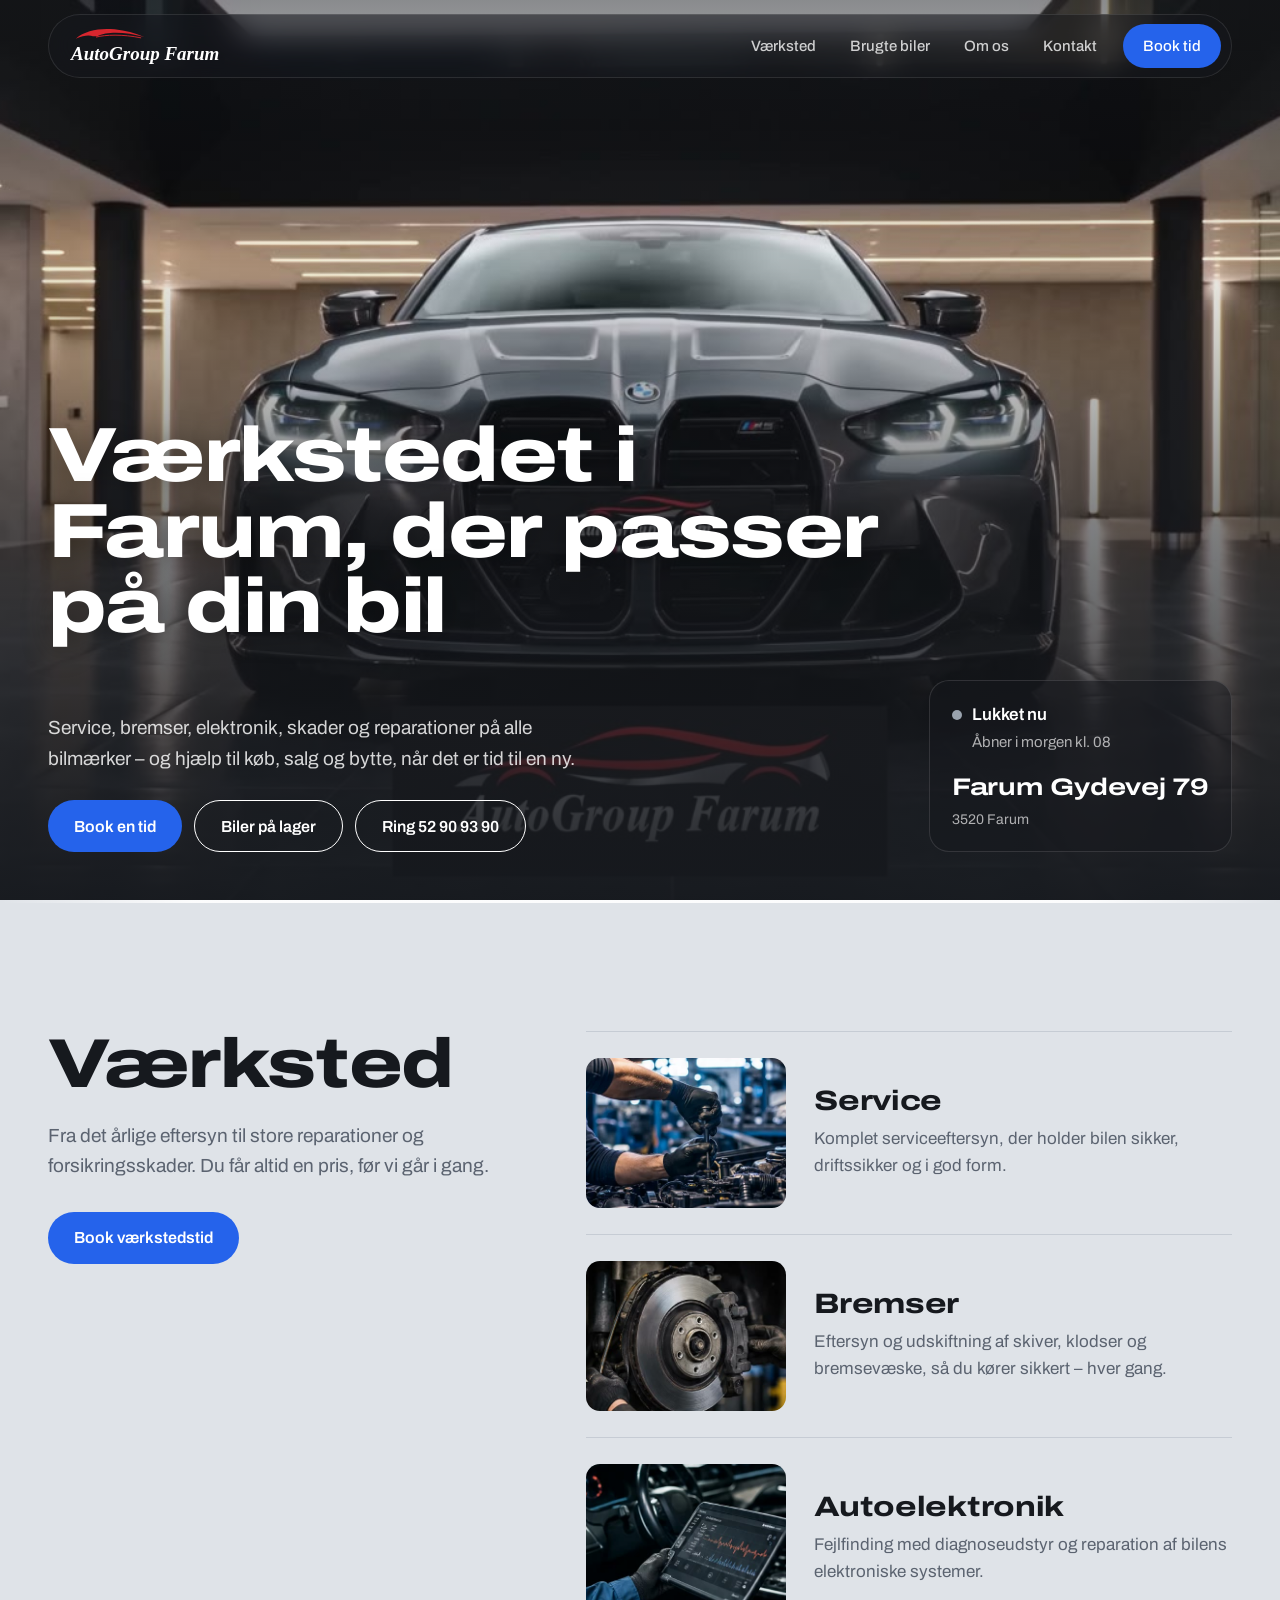
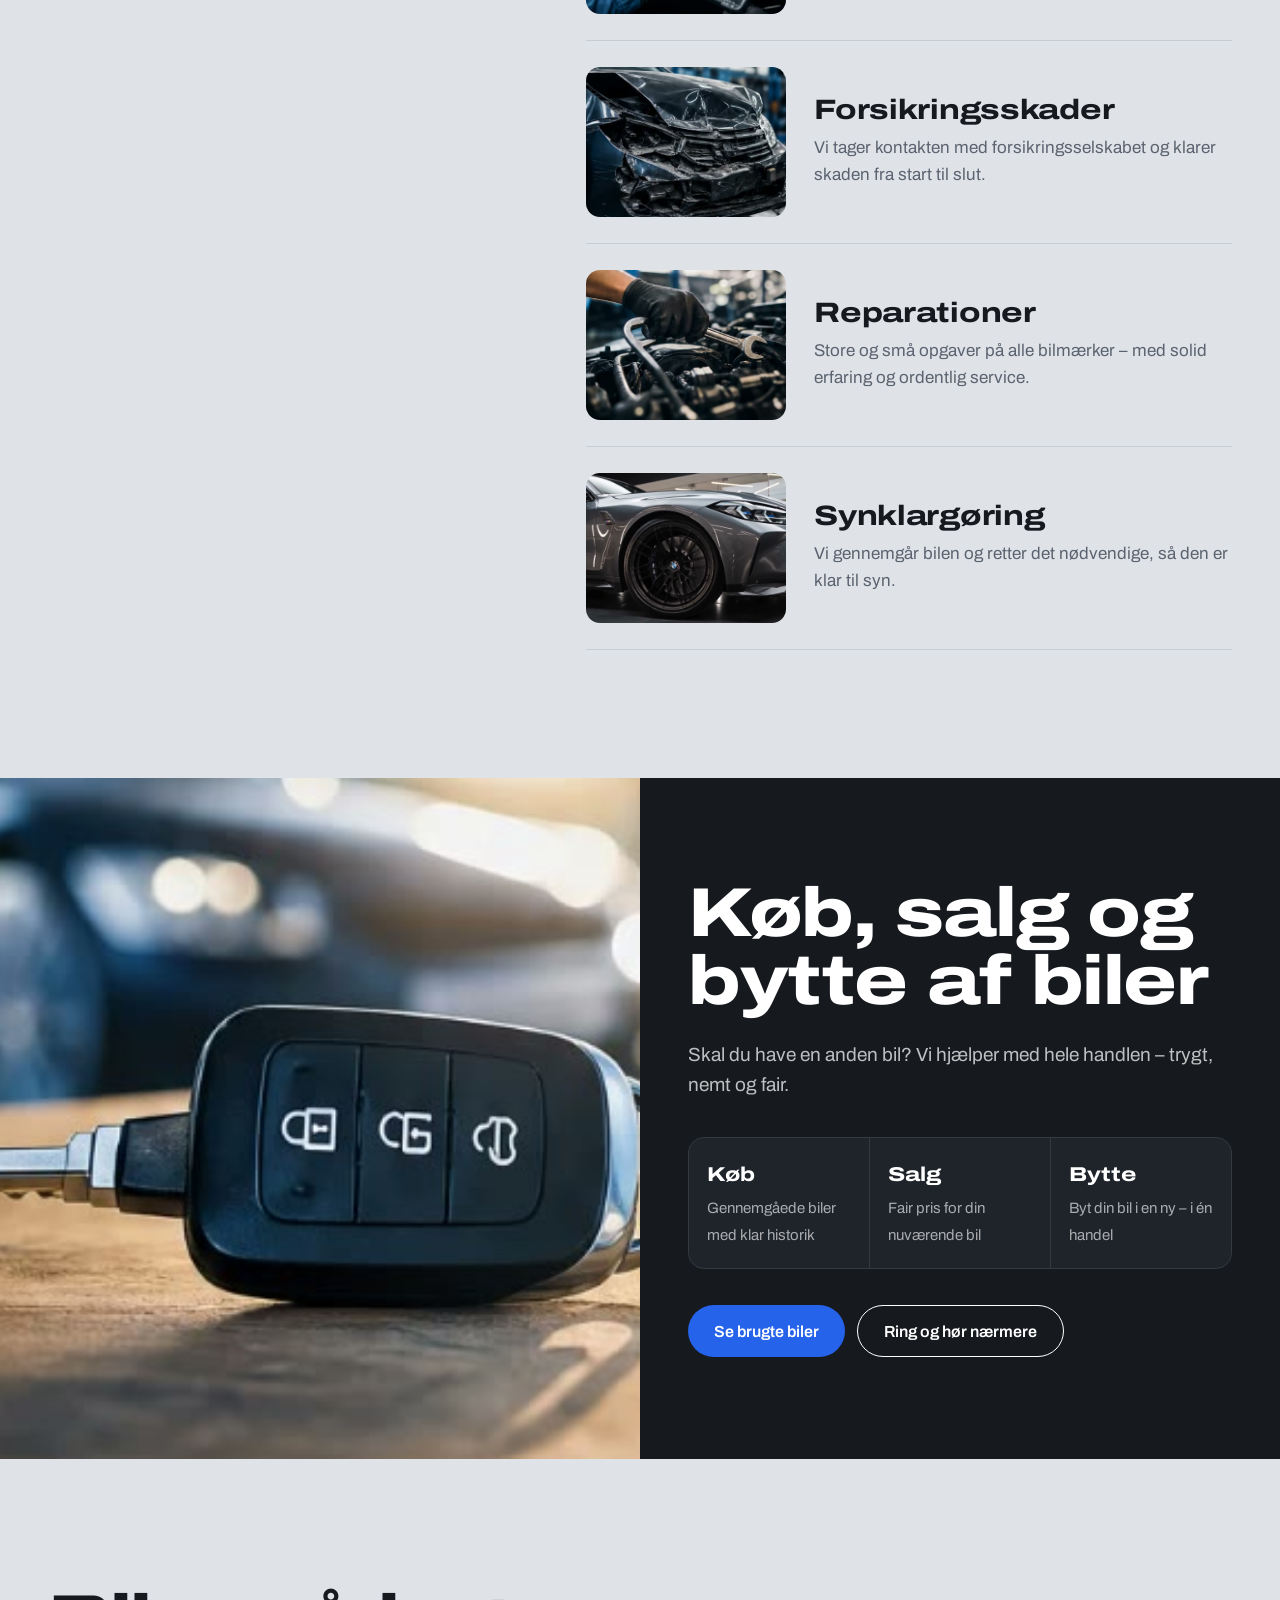
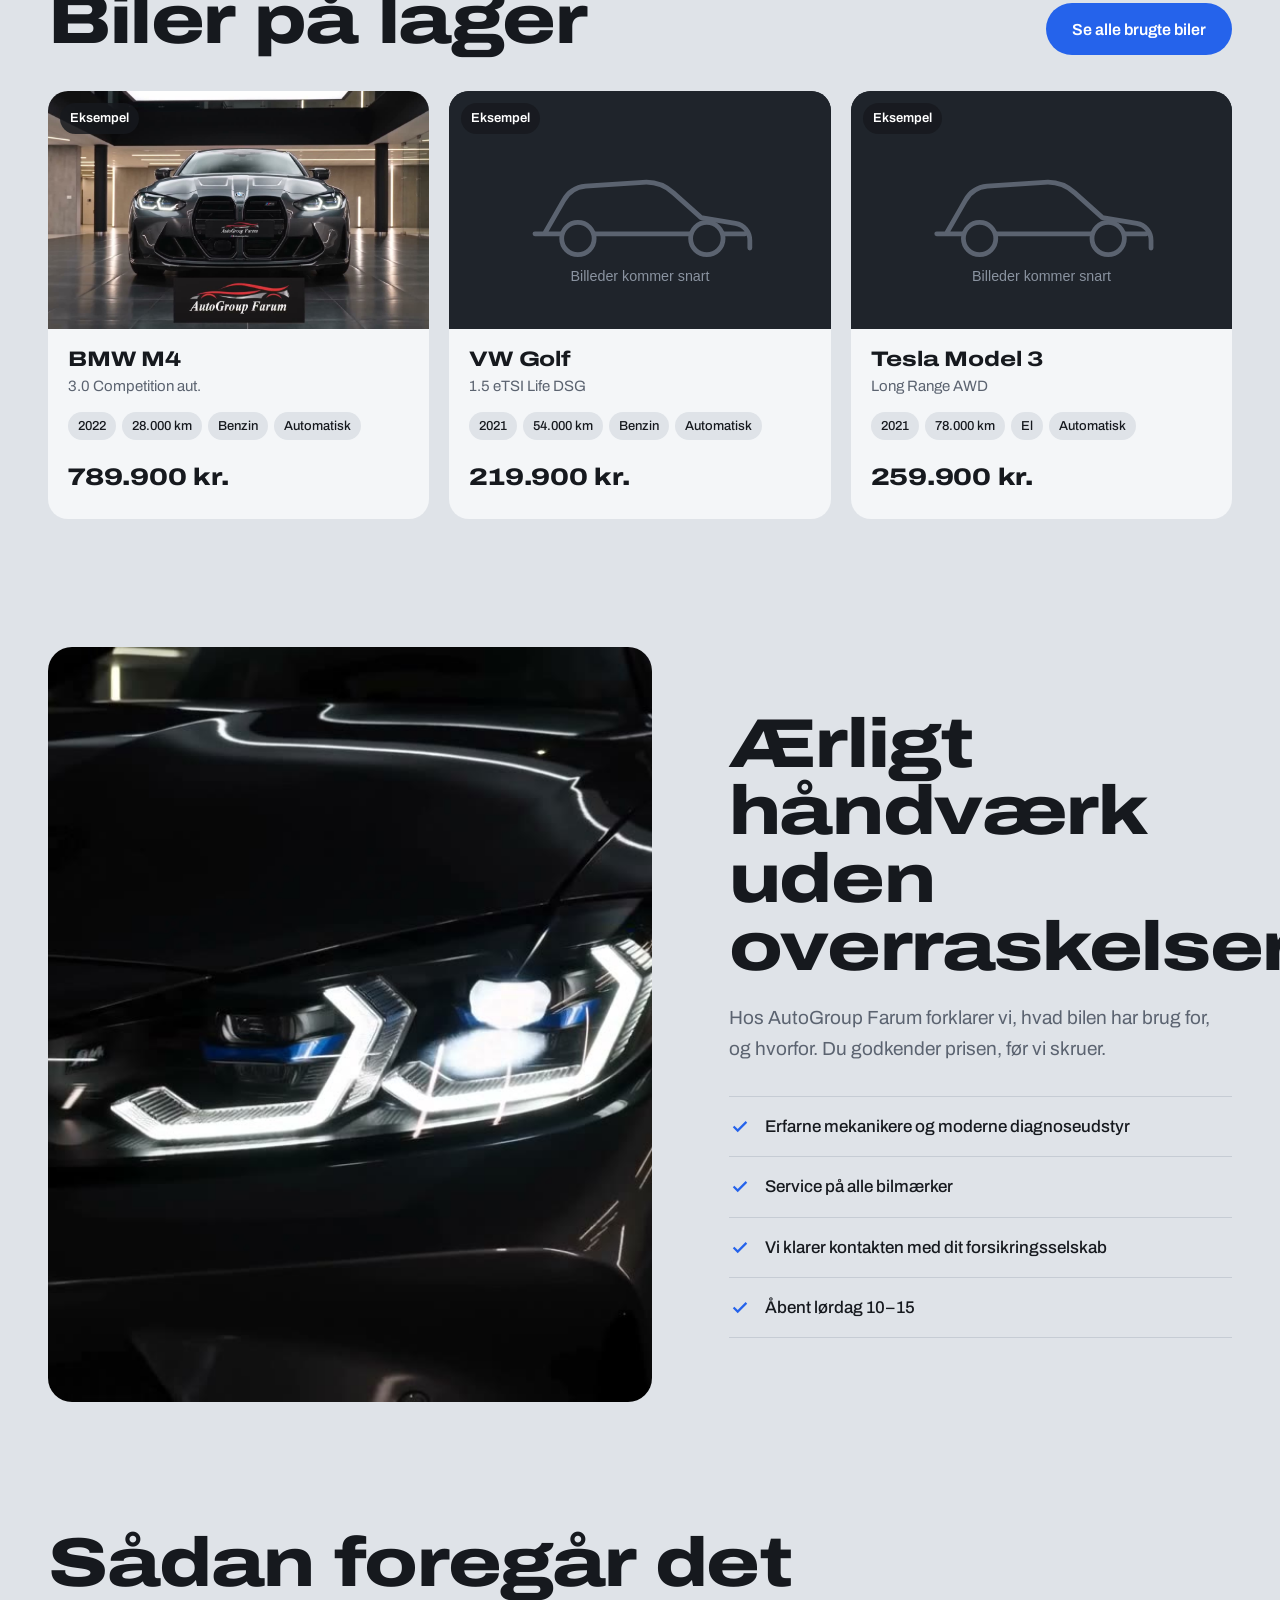
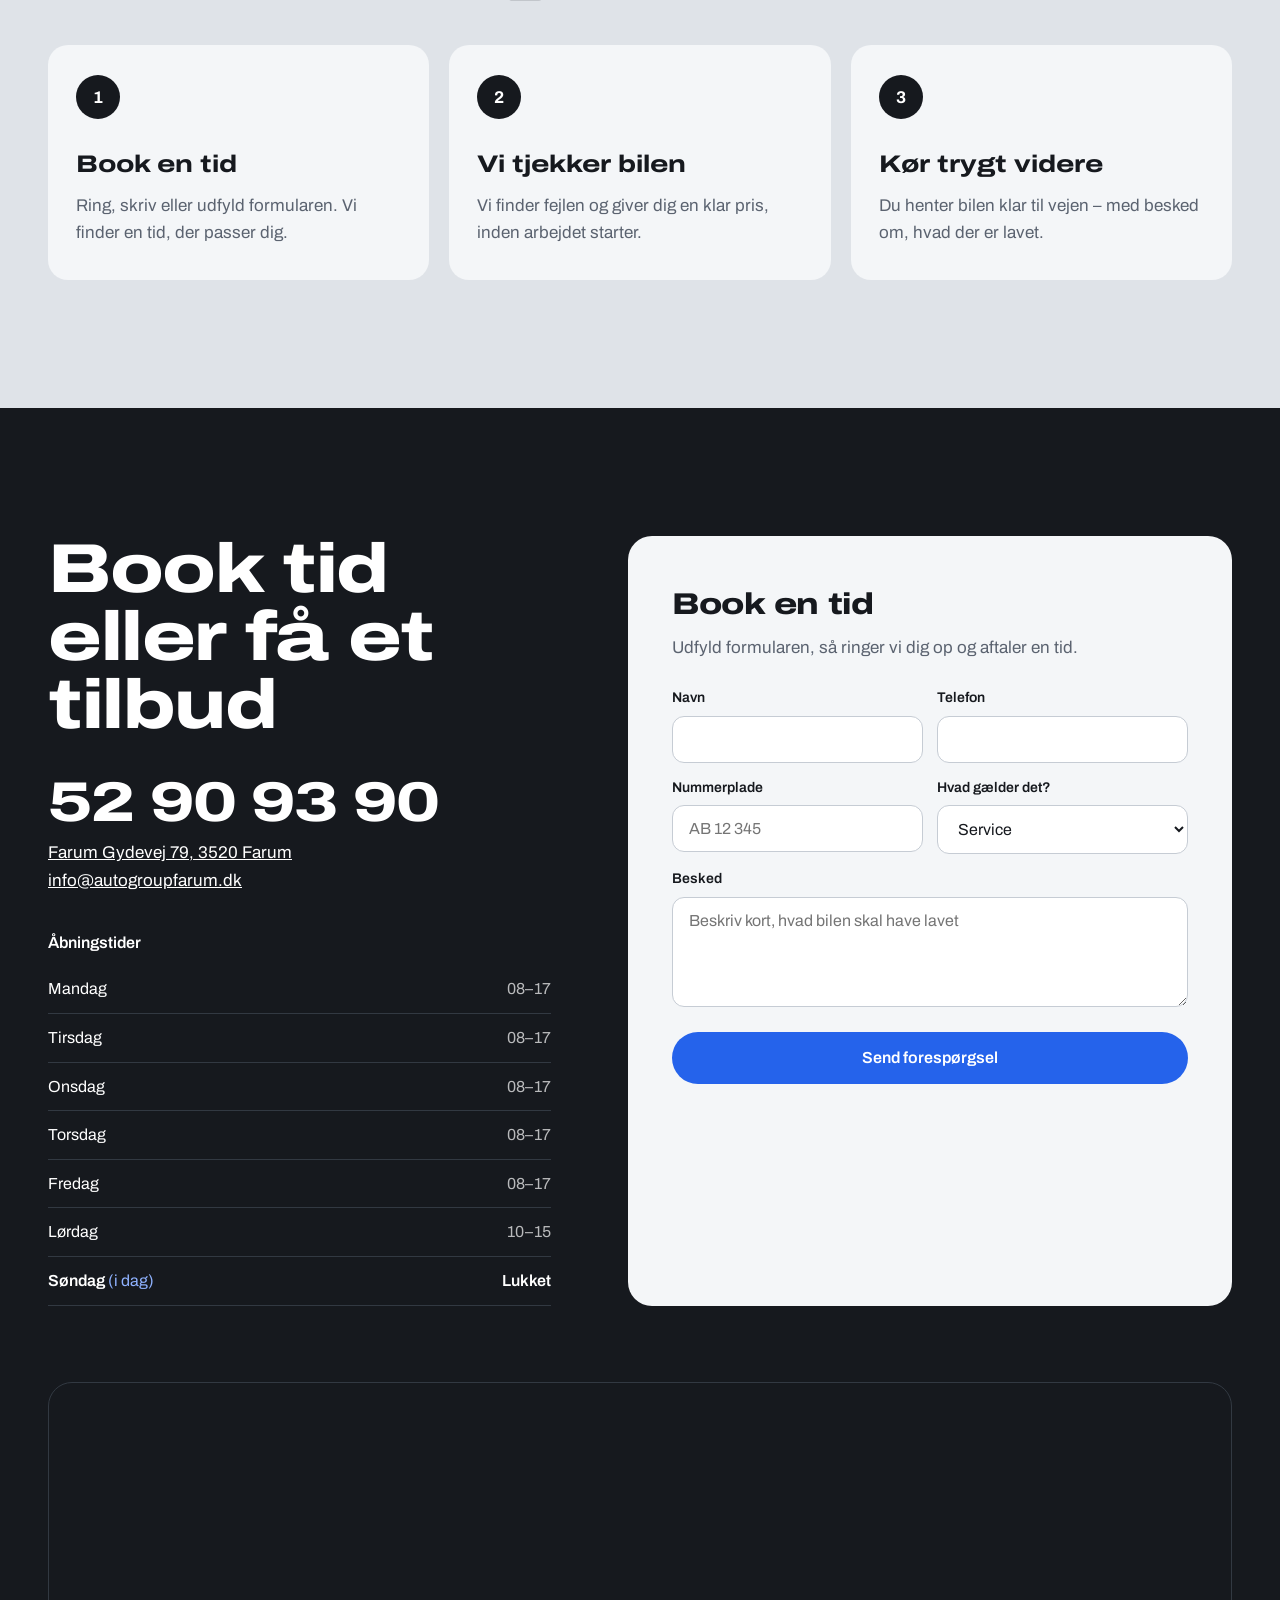
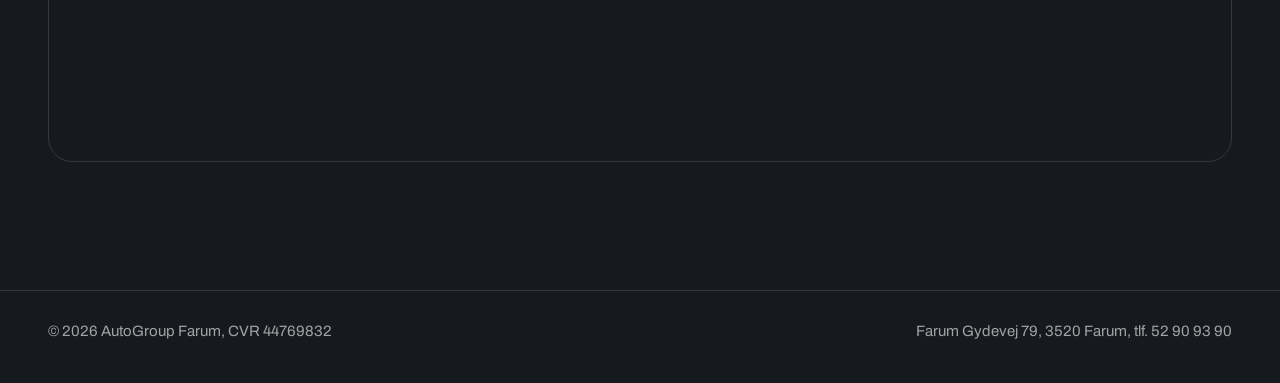
==== commit 41e789bc: "Add files via upload" ====
--- a/index.html
+++ b/index.html
@@ -46,6 +46,7 @@
         <p>Service, bremser, elektronik, skader og reparationer på alle bilmærker – og hjælp til køb, salg og bytte, når det er tid til en ny.</p>
         <div class="hero-ctas">
           <a href="#kontakt" class="btn btn-blue">Book en tid</a>
+          <a href="biler.html" class="btn btn-line">Biler på lager</a>
           <a href="tel:+4552909390" class="btn btn-line">Ring 52 90 93 90</a>
         </div>
       </div>
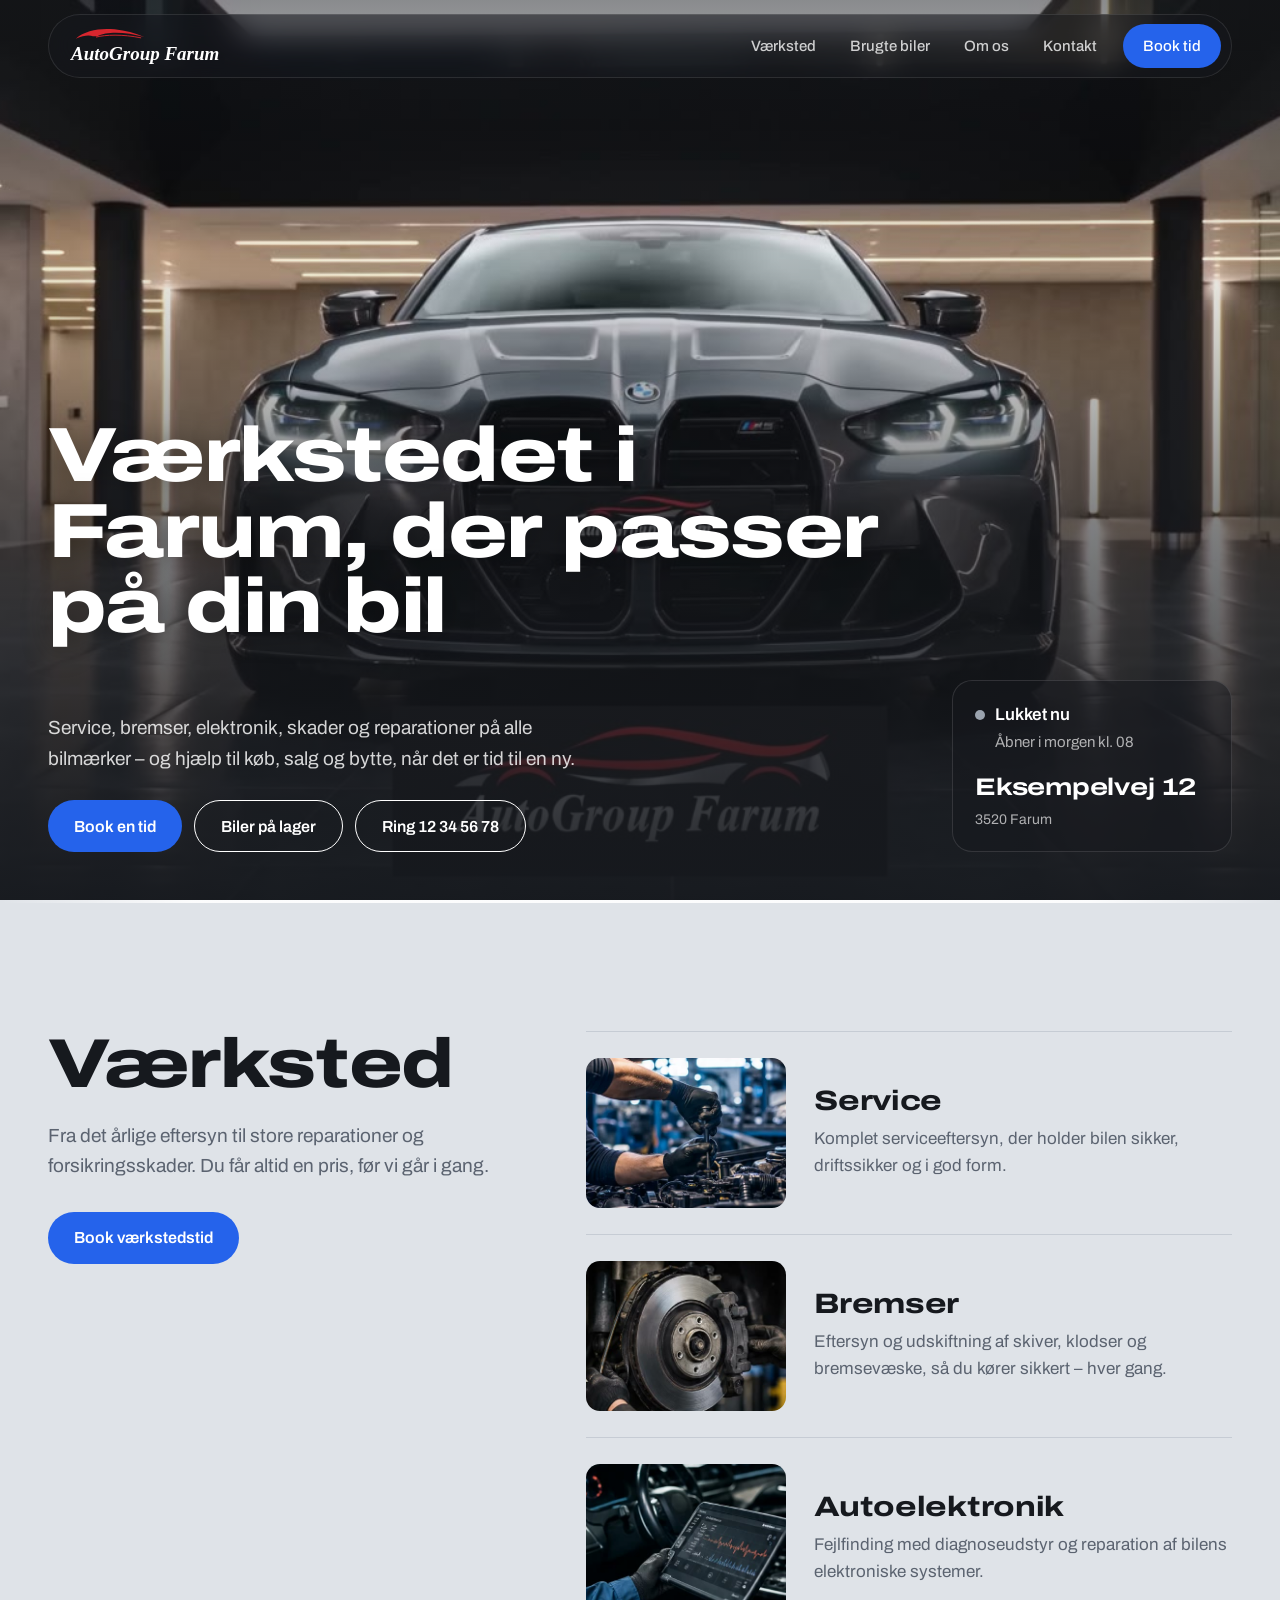
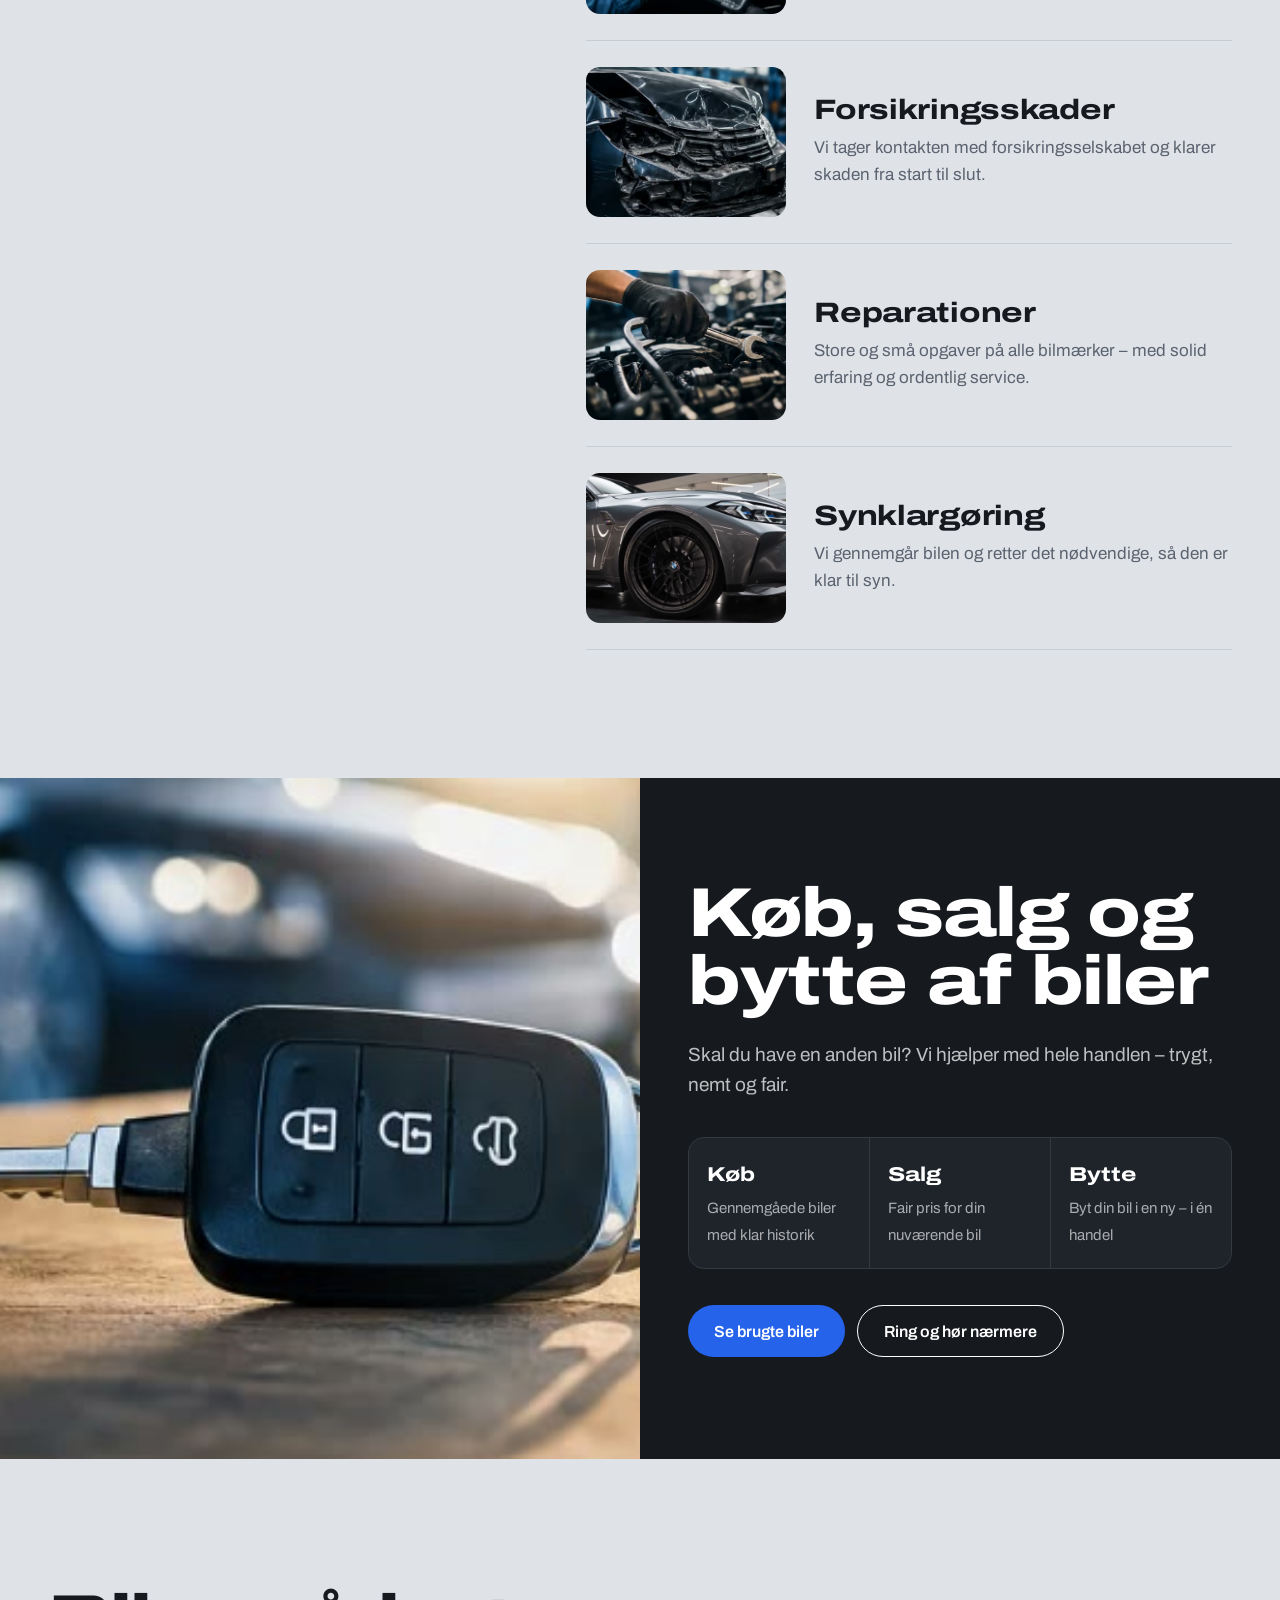
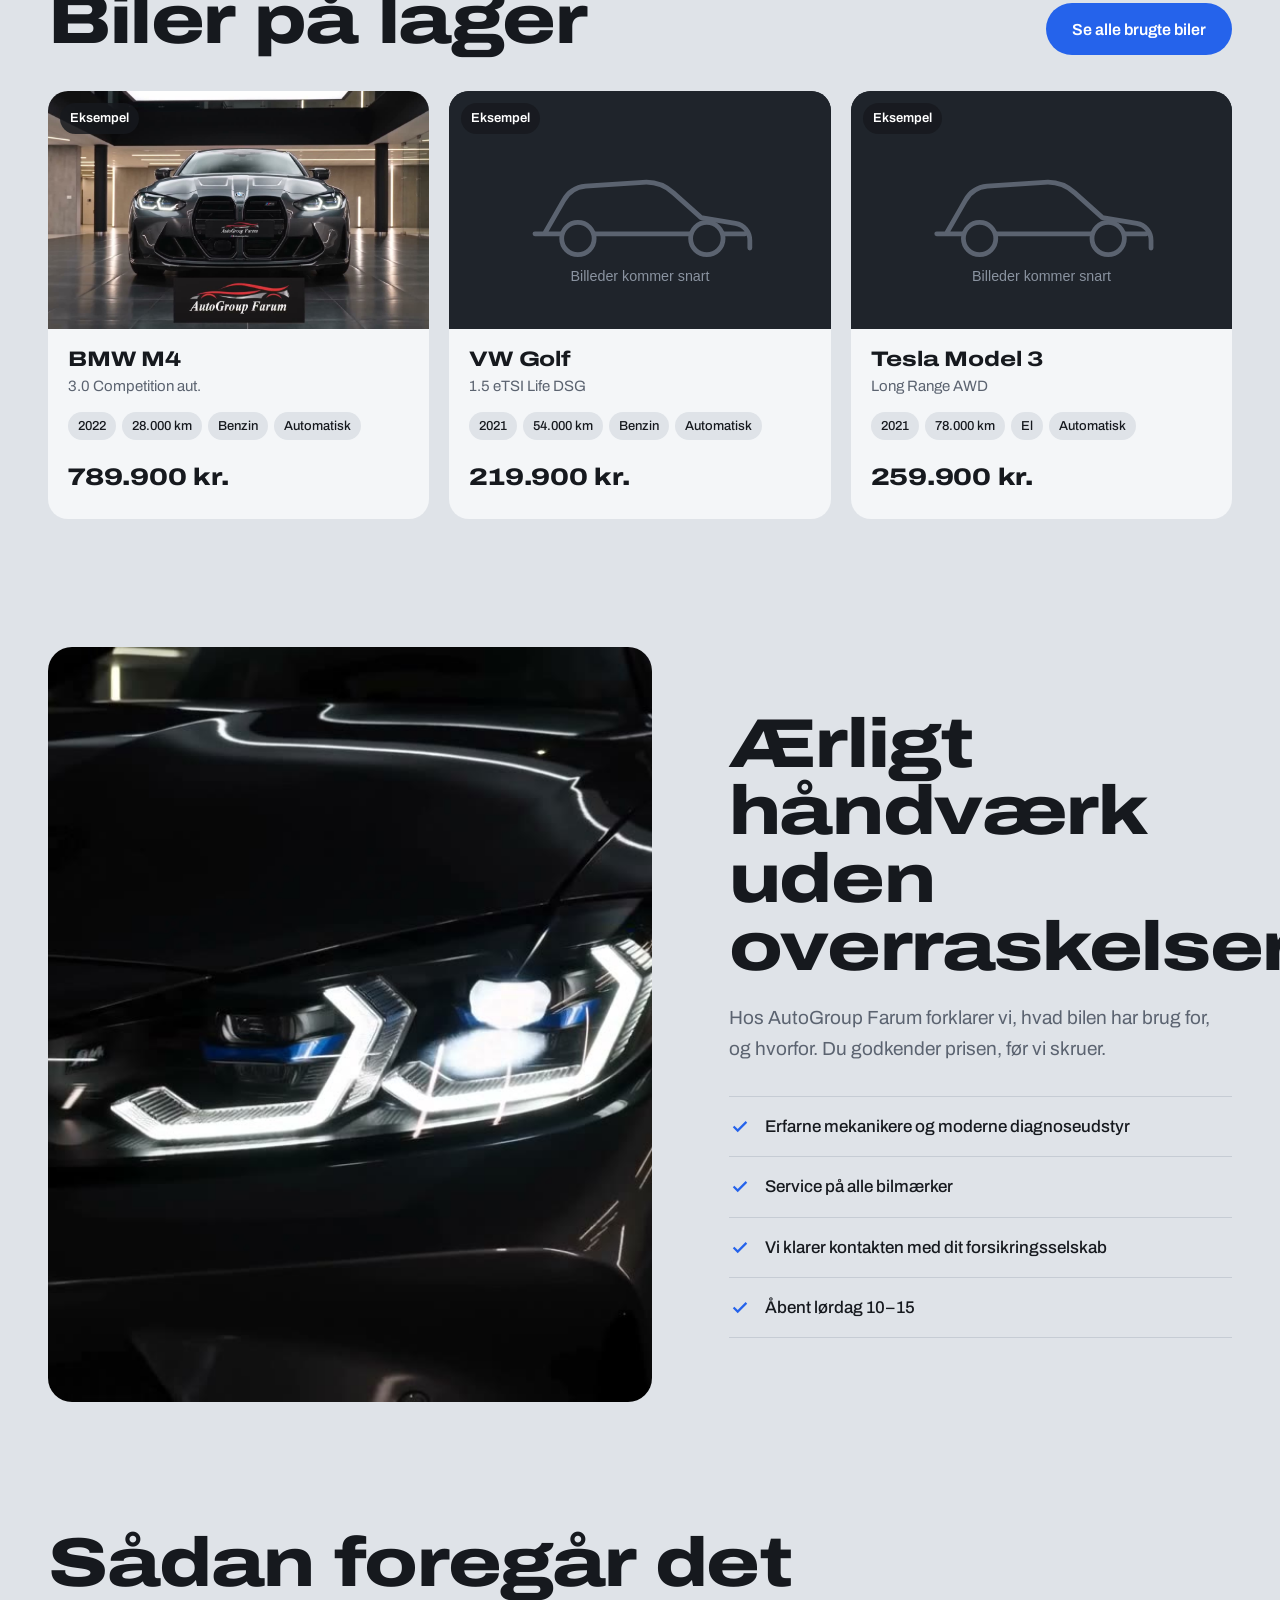
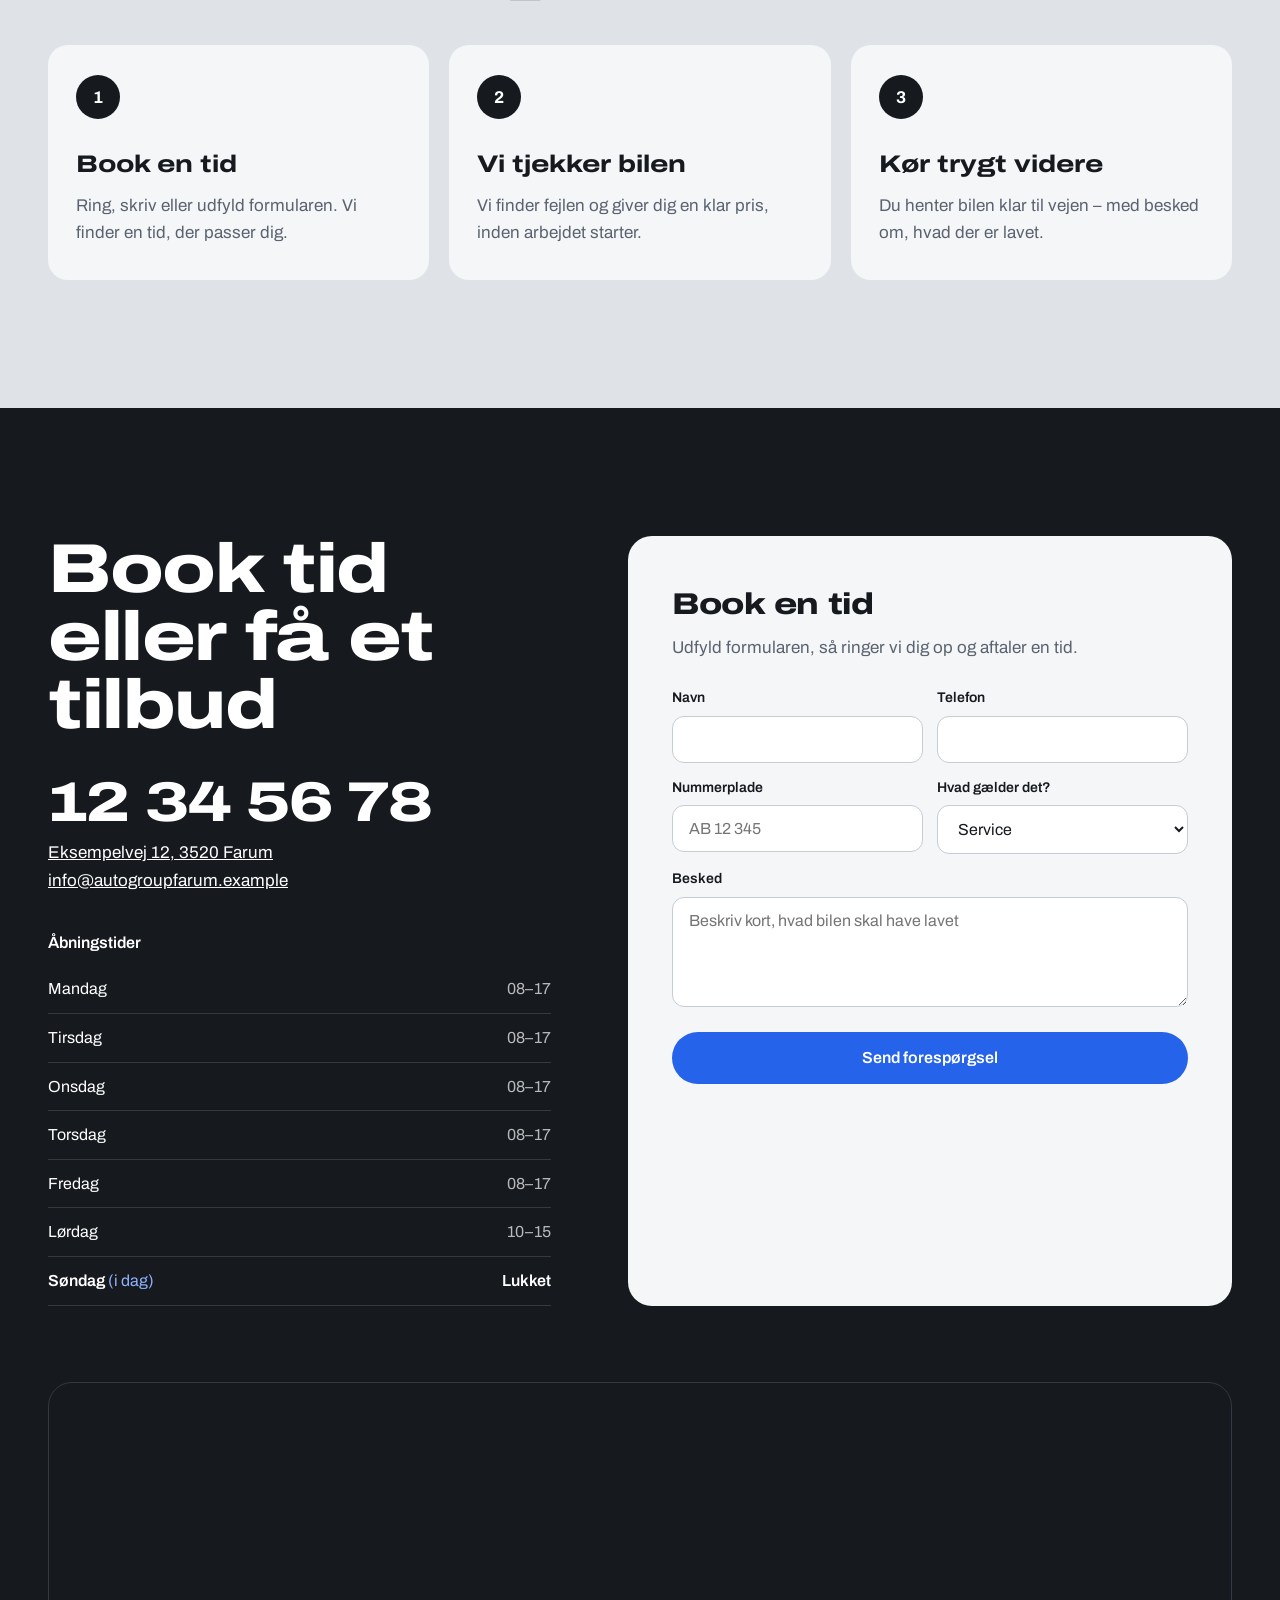
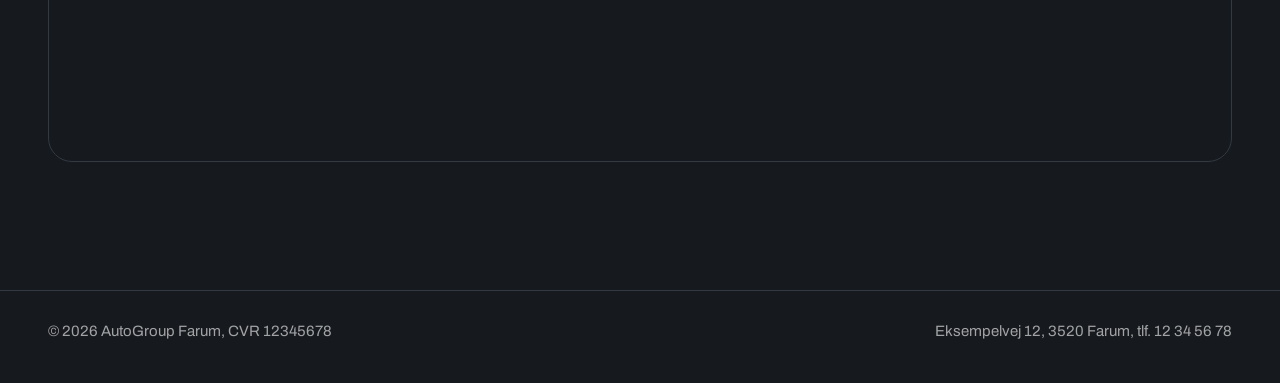
==== commit fbc38884: "Erstat rigtige kontaktoplysninger med opdigtede (koncept) Co-Authored-By: Claude Opus 5.5 <noreply@a" ====
--- a/index.html
+++ b/index.html
@@ -4,7 +4,7 @@
 <meta charset="utf-8">
 <meta name="viewport" content="width=device-width, initial-scale=1">
 <title>AutoGroup Farum – autoværksted og bilhandel i Farum</title>
-<meta name="description" content="AutoGroup Farum på Farum Gydevej 79. Service, bremser, autoelektronik, forsikringsskader, reparationer, synklargøring samt køb, salg og bytte af biler. Ring 52 90 93 90.">
+<meta name="description" content="AutoGroup Farum på Eksempelvej 12. Service, bremser, autoelektronik, forsikringsskader, reparationer, synklargøring samt køb, salg og bytte af biler. Ring 12 34 56 78.">
 <meta name="theme-color" content="#16191e">
 <link rel="preconnect" href="https://fonts.googleapis.com">
 <link rel="preconnect" href="https://fonts.gstatic.com" crossorigin>
@@ -47,13 +47,13 @@
         <div class="hero-ctas">
           <a href="#kontakt" class="btn btn-blue">Book en tid</a>
           <a href="biler.html" class="btn btn-line">Biler på lager</a>
-          <a href="tel:+4552909390" class="btn btn-line">Ring 52 90 93 90</a>
+          <a href="tel:+4512345678" class="btn btn-line">Ring 12 34 56 78</a>
         </div>
       </div>
       <aside class="status" aria-label="Åbningsstatus">
         <div class="status-now"><span class="dot" id="dot"></span><span id="now">Åbningstider</span></div>
         <div class="status-sub" id="nowSub">Man–fre 08–17 · lør 10–15</div>
-        <a href="https://www.google.com/maps/search/?api=1&amp;query=Farum+Gydevej+79,+3520+Farum" target="_blank" rel="noopener">Farum Gydevej 79</a>
+        <a href="https://www.google.com/maps/search/?api=1&amp;query=3520+Farum" target="_blank" rel="noopener">Eksempelvej 12</a>
         <small>3520 Farum</small>
       </aside>
     </div>
@@ -110,7 +110,7 @@
       </div>
       <div class="trade-ctas">
         <a href="biler.html" class="btn btn-blue">Se brugte biler</a>
-        <a href="tel:+4552909390" class="btn btn-line">Ring og hør nærmere</a>
+        <a href="tel:+4512345678" class="btn btn-line">Ring og hør nærmere</a>
       </div>
     </div>
   </div>
@@ -158,10 +158,10 @@
     <div class="contact-grid">
       <div>
         <h2 class="display">Book tid eller få et tilbud</h2>
-        <a class="big-phone" href="tel:+4552909390">52 90 93 90</a>
+        <a class="big-phone" href="tel:+4512345678">12 34 56 78</a>
         <p class="contact-meta">
-          <a href="https://www.google.com/maps/search/?api=1&amp;query=Farum+Gydevej+79,+3520+Farum" target="_blank" rel="noopener">Farum Gydevej 79, 3520 Farum</a><br>
-          <a href="mailto:info@autogroupfarum.dk">info@autogroupfarum.dk</a>
+          <a href="https://www.google.com/maps/search/?api=1&amp;query=3520+Farum" target="_blank" rel="noopener">Eksempelvej 12, 3520 Farum</a><br>
+          <a href="mailto:info@autogroupfarum.example">info@autogroupfarum.example</a>
         </p>
         <table class="hours" id="hours">
           <caption>Åbningstider</caption>
@@ -205,7 +205,7 @@
     </div>
 
     <div class="map">
-      <iframe title="Kort over AutoGroup Farum, Farum Gydevej 79" src="https://www.google.com/maps?q=Farum+Gydevej+79,+3520+Farum&amp;output=embed" loading="lazy" referrerpolicy="no-referrer-when-downgrade"></iframe>
+      <iframe title="Kort over AutoGroup Farum, Eksempelvej 12" src="https://www.google.com/maps?q=3520+Farum&amp;output=embed" loading="lazy" referrerpolicy="no-referrer-when-downgrade"></iframe>
     </div>
   </div>
 </section>
@@ -213,13 +213,13 @@
 
 <footer>
   <div class="wrap foot">
-    <span>© <span id="yr"></span> AutoGroup Farum, CVR 44769832</span>
-    <span>Farum Gydevej 79, 3520 Farum, tlf. <a href="tel:+4552909390">52 90 93 90</a></span>
+    <span>© <span id="yr"></span> AutoGroup Farum, CVR 12345678</span>
+    <span>Eksempelvej 12, 3520 Farum, tlf. <a href="tel:+4512345678">12 34 56 78</a></span>
   </div>
 </footer>
 
 <div class="callbar">
-  <a href="tel:+4552909390" class="btn btn-line">Ring</a>
+  <a href="tel:+4512345678" class="btn btn-line">Ring</a>
   <a href="#kontakt" class="btn btn-blue">Book tid</a>
 </div>
 
